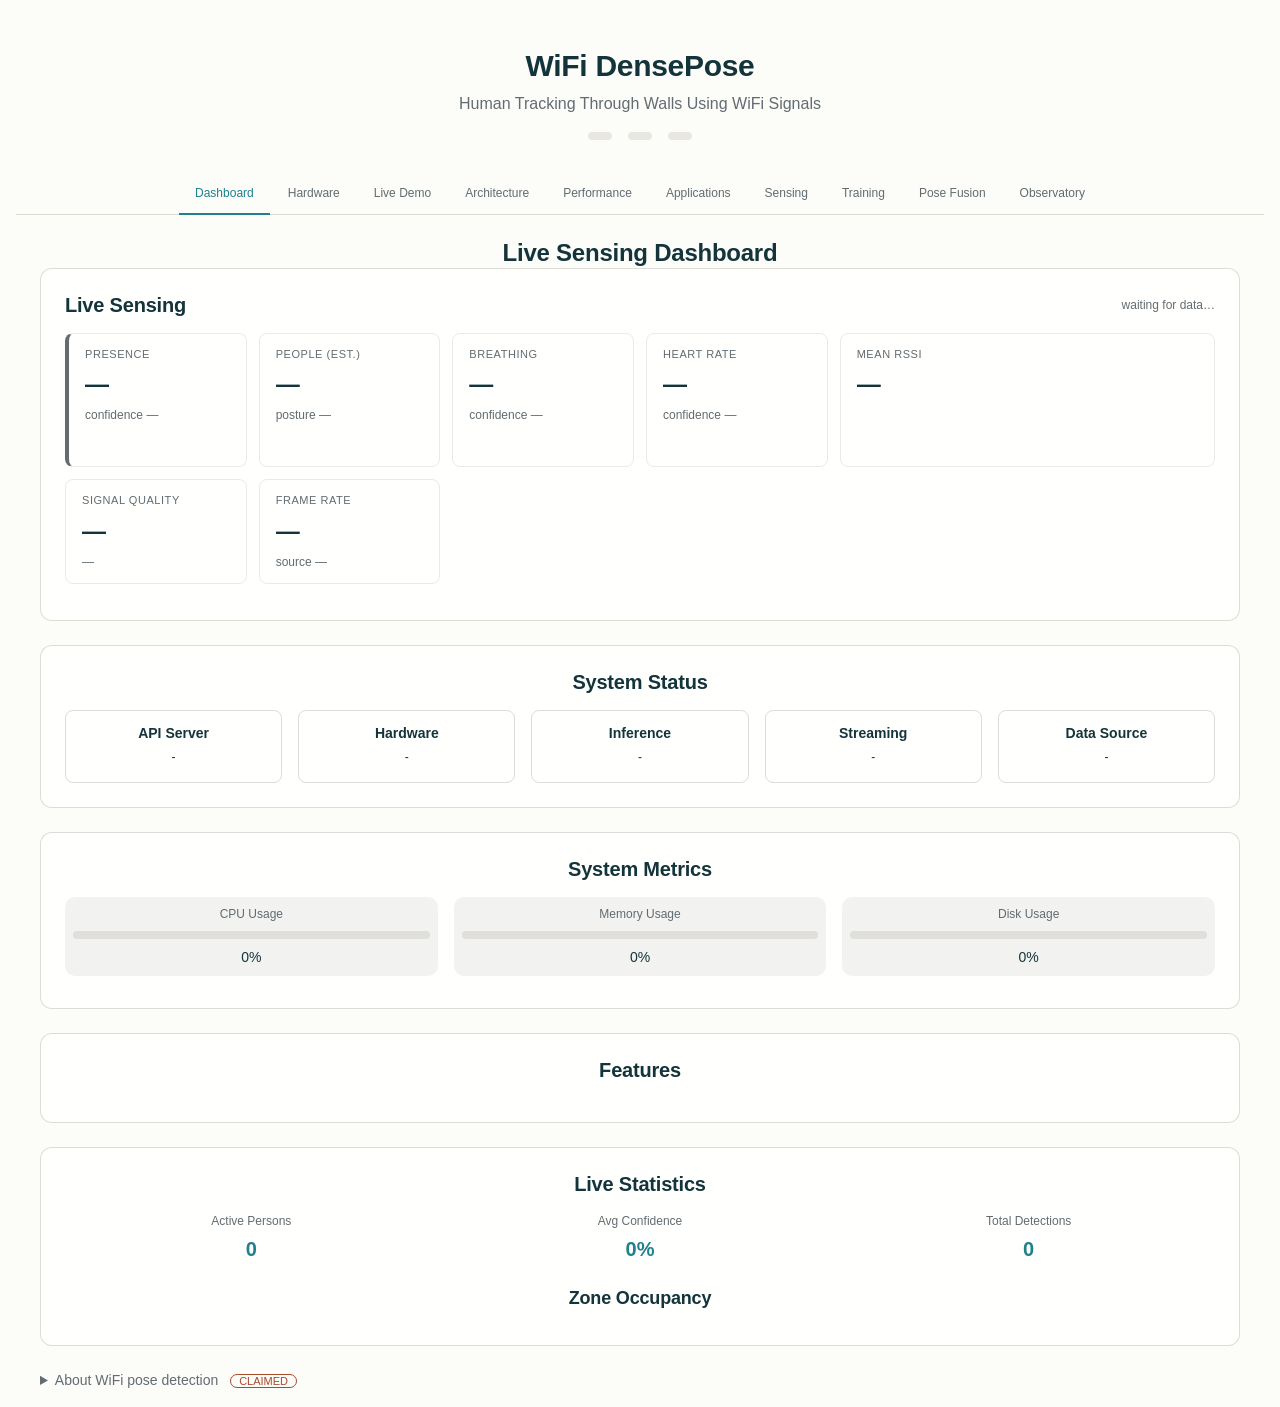
==== ui/index.html @ 88429755 "fix(sensing-server): stop multi-GB recordings from OOM-killing the host; live dashboard - scan_recor" ====
<!DOCTYPE html>
<html lang="en">
<head>
    <meta charset="UTF-8">
    <meta name="viewport" content="width=device-width, initial-scale=1.0">
    <meta name="theme-color" content="#21808d">
    <meta name="description" content="WiFi-based human pose estimation, vital sign detection, and presence sensing through walls">
    <meta name="apple-mobile-web-app-capable" content="yes">
    <meta name="apple-mobile-web-app-status-bar-style" content="black-translucent">
    <title>WiFi DensePose: Human Tracking Through Walls</title>
    <link rel="stylesheet" href="style.css">
    <link rel="manifest" href="manifest.json">
</head>
<body>
    <!-- Skip to main content link for keyboard/screen reader users -->
    <a href="#dashboard" class="skip-to-content">Skip to main content</a>

    <div class="container">
        <!-- Header -->
        <header class="header" role="banner">
            <h1>WiFi DensePose</h1>
            <p class="subtitle" data-i18n="dashboard.subtitle">Human Tracking Through Walls Using WiFi Signals</p>
            <div class="header-info">
                <span class="api-version" aria-label="API version"></span>
                <span class="api-environment" aria-label="Environment"></span>
                <span class="overall-health" role="status" aria-live="polite" aria-label="System health"></span>
            </div>
        </header>

        <!-- Navigation -->
        <nav class="nav-tabs" role="tablist" aria-label="Main navigation">
            <button class="nav-tab active" data-tab="dashboard" role="tab" aria-selected="true" aria-controls="dashboard">Dashboard</button>
            <button class="nav-tab" data-tab="hardware" role="tab" aria-selected="false" aria-controls="hardware">Hardware</button>
            <button class="nav-tab" data-tab="demo" role="tab" aria-selected="false" aria-controls="demo">Live Demo</button>
            <button class="nav-tab" data-tab="architecture" role="tab" aria-selected="false" aria-controls="architecture">Architecture</button>
            <button class="nav-tab" data-tab="performance" role="tab" aria-selected="false" aria-controls="performance">Performance</button>
            <button class="nav-tab" data-tab="applications" role="tab" aria-selected="false" aria-controls="applications">Applications</button>
            <button class="nav-tab" data-tab="sensing" role="tab" aria-selected="false" aria-controls="sensing">Sensing</button>
            <button class="nav-tab" data-tab="training" role="tab" aria-selected="false" aria-controls="training">Training</button>
            <a href="pose-fusion.html" class="nav-tab" style="text-decoration:none">Pose Fusion</a>
            <a href="observatory.html" class="nav-tab" style="text-decoration:none">Observatory</a>
        </nav>

        <!-- Dashboard Tab -->
        <section id="dashboard" class="tab-content active" role="tabpanel" aria-labelledby="dashboard">
            <div class="hero-section">
                <h2 data-i18n="dashboard.title">Live Sensing Dashboard</h2>

                <!-- Live Sensing (fed by the sensing WebSocket) -->
                <div class="live-sensing-panel">
                    <div class="ls-header">
                        <h3>Live Sensing</h3>
                        <span class="ls-freshness" id="lsFreshness">waiting for data…</span>
                    </div>
                    <div class="ls-grid">
                        <div class="ls-card ls-presence absent" id="lsPresenceCard">
                            <span class="ls-label">Presence</span>
                            <span class="ls-value" id="lsPresence">—</span>
                            <span class="ls-sub" id="lsPresenceConf">confidence —</span>
                        </div>
                        <div class="ls-card">
                            <span class="ls-label">People (est.)</span>
                            <span class="ls-value" id="lsPersons">—</span>
                            <span class="ls-sub" id="lsPosture">posture —</span>
                        </div>
                        <div class="ls-card">
                            <span class="ls-label">Breathing</span>
                            <span class="ls-value" id="lsBreathing">—</span>
                            <span class="ls-sub" id="lsBreathingConf">confidence —</span>
                        </div>
                        <div class="ls-card">
                            <span class="ls-label">Heart rate</span>
                            <span class="ls-value" id="lsHeart">—</span>
                            <span class="ls-sub" id="lsHeartConf">confidence —</span>
                        </div>
                        <div class="ls-card ls-wide">
                            <span class="ls-label">Mean RSSI</span>
                            <span class="ls-value" id="lsRssi">—</span>
                            <canvas id="lsRssiSpark" class="ls-spark" width="320" height="48" aria-label="RSSI trend"></canvas>
                        </div>
                        <div class="ls-card">
                            <span class="ls-label">Signal quality</span>
                            <span class="ls-value" id="lsQuality">—</span>
                            <span class="ls-sub" id="lsVerdict">—</span>
                        </div>
                        <div class="ls-card">
                            <span class="ls-label">Frame rate</span>
                            <span class="ls-value" id="lsFps">—</span>
                            <span class="ls-sub" id="lsSource">source —</span>
                        </div>
                    </div>
                    <div class="ls-nodes" id="lsNodes"></div>
                </div>

                <!-- Error container -->
                <div class="error-container" style="display: none;"></div>

                <!-- Live Status Panel -->
                <div class="live-status-panel">
                    <h3 data-i18n="dashboard.status">System Status</h3>
                    <div class="status-grid">
                        <div class="component-status" data-component="api">
                            <span class="component-name">API Server</span>
                            <span class="status-text">-</span>
                            <span class="status-message"></span>
                        </div>
                        <div class="component-status" data-component="hardware">
                            <span class="component-name">Hardware</span>
                            <span class="status-text">-</span>
                            <span class="status-message"></span>
                        </div>
                        <div class="component-status" data-component="inference">
                            <span class="component-name">Inference</span>
                            <span class="status-text">-</span>
                            <span class="status-message"></span>
                        </div>
                        <div class="component-status" data-component="streaming">
                            <span class="component-name">Streaming</span>
                            <span class="status-text">-</span>
                            <span class="status-message"></span>
                        </div>
                        <div class="component-status" data-component="datasource" id="dashboard-datasource">
                            <span class="component-name">Data Source</span>
                            <span class="status-text">-</span>
                            <span class="status-message"></span>
                        </div>
                    </div>
                </div>

                <!-- System Metrics -->
                <div class="system-metrics-panel">
                    <h3 data-i18n="dashboard.metrics">System Metrics</h3>
                    <div class="metrics-grid">
                        <div class="metric-item">
                            <span class="metric-label" data-i18n="metrics.cpu">CPU Usage</span>
                            <div class="progress-bar" data-type="cpu">
                                <div class="progress-fill normal" style="width: 0%"></div>
                            </div>
                            <span class="cpu-usage">0%</span>
                        </div>
                        <div class="metric-item">
                            <span class="metric-label" data-i18n="metrics.memory">Memory Usage</span>
                            <div class="progress-bar" data-type="memory">
                                <div class="progress-fill normal" style="width: 0%"></div>
                            </div>
                            <span class="memory-usage">0%</span>
                        </div>
                        <div class="metric-item">
                            <span class="metric-label" data-i18n="metrics.disk">Disk Usage</span>
                            <div class="progress-bar" data-type="disk">
                                <div class="progress-fill normal" style="width: 0%"></div>
                            </div>
                            <span class="disk-usage">0%</span>
                        </div>
                    </div>
                </div>

                <!-- Features Status -->
                <div class="features-panel">
                    <h3 data-i18n="dashboard.features">Features</h3>
                    <div class="features-status"></div>
                </div>

                <!-- Live Statistics -->
                <div class="live-stats-panel">
                    <h3 data-i18n="dashboard.liveStats">Live Statistics</h3>
                    <div class="stats-grid">
                        <div class="stat-item">
                            <span class="stat-label">Active Persons</span>
                            <span class="person-count">0</span>
                        </div>
                        <div class="stat-item">
                            <span class="stat-label">Avg Confidence</span>
                            <span class="avg-confidence">0%</span>
                        </div>
                        <div class="stat-item">
                            <span class="stat-label">Total Detections</span>
                            <span class="detection-count">0</span>
                        </div>
                    </div>
                    
                    <div class="zones-panel">
                        <h4>Zone Occupancy</h4>
                        <div class="zones-summary"></div>
                    </div>
                </div>
                
                <details class="about-section">
                    <summary>About WiFi pose detection <span class="claim-tag">CLAIMED</span></summary>
                    <p class="hero-description">
                        Research (Carnegie Mellon) shows a neural network can turn WiFi CSI into
                        body wireframes. Figures below are published research claims, not
                        measurements from this deployment.
                    </p>
                    <div class="key-benefits">
                        <div class="benefit-card">
                            <div class="benefit-icon">🏠</div>
                            <h3>Through Walls</h3>
                            <p>Works through solid barriers with no line of sight required</p>
                        </div>
                        <div class="benefit-card">
                            <div class="benefit-icon">🔒</div>
                            <h3>Privacy-Preserving</h3>
                            <p>No cameras or visual recording - just WiFi signal analysis</p>
                        </div>
                        <div class="benefit-card">
                            <div class="benefit-icon">⚡</div>
                            <h3>Real-Time</h3>
                            <p>Maps 24 body regions in real-time at 100Hz sampling rate</p>
                        </div>
                        <div class="benefit-card">
                            <div class="benefit-icon">💰</div>
                            <h3>Low Cost</h3>
                            <p>Built using $30 commercial WiFi hardware</p>
                        </div>
                    </div>

                    <div class="system-stats">
                        <div class="stat" data-stat="body-regions">
                            <span class="stat-value">24</span>
                            <span class="stat-label">Body Regions</span>
                        </div>
                        <div class="stat" data-stat="sampling-rate">
                            <span class="stat-value">100Hz</span>
                            <span class="stat-label">Sampling Rate</span>
                        </div>
                        <div class="stat" data-stat="accuracy">
                            <span class="stat-value">87.2%</span>
                            <span class="stat-label">Accuracy (AP@50)</span>
                        </div>
                        <div class="stat" data-stat="hardware-cost">
                            <span class="stat-value">$30</span>
                            <span class="stat-label">Hardware Cost</span>
                        </div>
                    </div>
                </details>
            </div>
        </section>

        <!-- Hardware Tab -->
        <section id="hardware" class="tab-content" role="tabpanel" aria-labelledby="hardware" aria-hidden="true">
            <h2>Hardware Configuration</h2>
            
            <div class="hardware-grid">
                <div class="antenna-section">
                    <h3>3×3 Antenna Array</h3>
                    <p class="help-text">Click antennas to toggle their state</p>
                    <div class="antenna-array">
                        <div class="antenna-grid">
                            <div class="antenna tx active" data-type="TX1"></div>
                            <div class="antenna tx active" data-type="TX2"></div>
                            <div class="antenna tx active" data-type="TX3"></div>
                            <div class="antenna rx active" data-type="RX1"></div>
                            <div class="antenna rx active" data-type="RX2"></div>
                            <div class="antenna rx active" data-type="RX3"></div>
                            <div class="antenna rx active" data-type="RX4"></div>
                            <div class="antenna rx active" data-type="RX5"></div>
                            <div class="antenna rx active" data-type="RX6"></div>
                        </div>
                        <div class="antenna-legend">
                            <div class="legend-item">
                                <div class="legend-color tx"></div>
                                <span>Transmitters (3)</span>
                            </div>
                            <div class="legend-item">
                                <div class="legend-color rx"></div>
                                <span>Receivers (6)</span>
                            </div>
                        </div>
                        <div class="array-status"></div>
                    </div>
                </div>

                <div class="config-section">
                    <h3>WiFi Configuration</h3>
                    <div class="config-grid">
                        <div class="config-item">
                            <label>Frequency</label>
                            <div class="config-value">2.4GHz ± 20MHz</div>
                        </div>
                        <div class="config-item">
                            <label>Subcarriers</label>
                            <div class="config-value">30</div>
                        </div>
                        <div class="config-item">
                            <label>Sampling Rate</label>
                            <div class="config-value">100 Hz</div>
                        </div>
                        <div class="config-item">
                            <label>Total Cost</label>
                            <div class="config-value">$30</div>
                        </div>
                    </div>

                    <div class="csi-data">
                        <h4>Real-time CSI Data</h4>
                        <div class="csi-display">
                            <div class="csi-row">
                                <span>Amplitude:</span>
                                <div class="csi-bar">
                                    <div class="csi-fill amplitude" style="width: 75%"></div>
                                </div>
                                <span class="csi-value">0.75</span>
                            </div>
                            <div class="csi-row">
                                <span>Phase:</span>
                                <div class="csi-bar">
                                    <div class="csi-fill phase" style="width: 60%"></div>
                                </div>
                                <span class="csi-value">1.2π</span>
                            </div>
                        </div>
                    </div>
                </div>
            </div>
        </section>

        <!-- Demo Tab -->
        <section id="demo" class="tab-content" role="tabpanel" aria-labelledby="demo" aria-hidden="true">
            <h2>Live Demonstration</h2>
            
            <div class="demo-controls">
                <button id="startDemo" class="btn btn--primary">Start Stream</button>
                <button id="stopDemo" class="btn btn--secondary" disabled>Stop Stream</button>
                <div class="demo-status">
                    <span class="status status--info" id="demoStatus">Ready</span>
                </div>
            </div>

            <div class="demo-grid">
                <div class="signal-panel">
                    <h3>WiFi Signal Analysis</h3>
                    <div class="signal-display">
                        <canvas id="signalCanvas" width="400" height="200"></canvas>
                    </div>
                    <div class="signal-metrics">
                        <div class="metric">
                            <span>Signal Strength:</span>
                            <span id="signalStrength">-45 dBm</span>
                        </div>
                        <div class="metric">
                            <span>Processing Latency:</span>
                            <span id="latency">12 ms</span>
                        </div>
                    </div>
                </div>

                <div class="pose-panel">
                    <h3>Human Pose Detection</h3>
                    <div class="pose-display">
                        <canvas id="poseCanvas" width="400" height="300"></canvas>
                    </div>
                    <div class="detection-info">
                        <div class="info-item">
                            <span>Persons Detected:</span>
                            <span id="personCount">0</span>
                        </div>
                        <div class="info-item">
                            <span>Confidence:</span>
                            <span id="confidence">0.0%</span>
                        </div>
                        <div class="info-item">
                            <span>Keypoints:</span>
                            <span id="keypoints">0/0</span>
                        </div>
                    </div>
                </div>
            </div>
        </section>

        <!-- Architecture Tab -->
        <section id="architecture" class="tab-content" role="tabpanel" aria-labelledby="architecture" aria-hidden="true">
            <h2>System Architecture</h2>
            
            <div class="architecture-flow">
                <img src="https://pplx-res.cloudinary.com/image/upload/v1748813853/gpt4o_images/m7zztcttnue7vaxclvuw.png" 
                     alt="WiFi DensePose Architecture" class="architecture-image">
                
                <div class="flow-steps">
                    <div class="step-card" data-step="1">
                        <div class="step-number">1</div>
                        <h3>CSI Input</h3>
                        <p>Channel State Information collected from WiFi antenna array</p>
                    </div>
                    <div class="step-card" data-step="2">
                        <div class="step-number">2</div>
                        <h3>Phase Sanitization</h3>
                        <p>Remove hardware-specific noise and normalize signal phase</p>
                    </div>
                    <div class="step-card" data-step="3">
                        <div class="step-number">3</div>
                        <h3>Modality Translation</h3>
                        <p>Convert WiFi signals to visual representation using CNN</p>
                    </div>
                    <div class="step-card" data-step="4">
                        <div class="step-number">4</div>
                        <h3>DensePose-RCNN</h3>
                        <p>Extract human pose keypoints and body part segmentation</p>
                    </div>
                    <div class="step-card" data-step="5">
                        <div class="step-number">5</div>
                        <h3>Wireframe Output</h3>
                        <p>Generate final human pose wireframe visualization</p>
                    </div>
                </div>
            </div>
        </section>

        <!-- Performance Tab -->
        <section id="performance" class="tab-content" role="tabpanel" aria-labelledby="performance" aria-hidden="true">
            <h2>Performance Analysis</h2>
            
            <div class="performance-chart">
                <img src="https://pplx-res.cloudinary.com/image/upload/v1748813924/pplx_code_interpreter/af6ef268_nsauu6.jpg" 
                     alt="Performance Comparison Chart" class="chart-image">
            </div>

            <div class="performance-grid">
                <div class="performance-card">
                    <h3>WiFi-based (Same Layout)</h3>
                    <div class="metric-list">
                        <div class="metric-item">
                            <span>Average Precision:</span>
                            <span class="metric-value">43.5%</span>
                        </div>
                        <div class="metric-item">
                            <span>AP@50:</span>
                            <span class="metric-value success">87.2%</span>
                        </div>
                        <div class="metric-item">
                            <span>AP@75:</span>
                            <span class="metric-value">44.6%</span>
                        </div>
                    </div>
                </div>

                <div class="performance-card">
                    <h3>Image-based (Reference)</h3>
                    <div class="metric-list">
                        <div class="metric-item">
                            <span>Average Precision:</span>
                            <span class="metric-value success">84.7%</span>
                        </div>
                        <div class="metric-item">
                            <span>AP@50:</span>
                            <span class="metric-value success">94.4%</span>
                        </div>
                        <div class="metric-item">
                            <span>AP@75:</span>
                            <span class="metric-value success">77.1%</span>
                        </div>
                    </div>
                </div>

                <div class="limitations-section">
                    <h3>Advantages & Limitations</h3>
                    <div class="pros-cons">
                        <div class="pros">
                            <h4>Advantages</h4>
                            <ul>
                                <li>Through-wall detection</li>
                                <li>Privacy preserving</li>
                                <li>Lighting independent</li>
                                <li>Low cost hardware</li>
                                <li>Uses existing WiFi</li>
                            </ul>
                        </div>
                        <div class="cons">
                            <h4>Limitations</h4>
                            <ul>
                                <li>Performance drops in different layouts</li>
                                <li>Requires WiFi-compatible devices</li>
                                <li>Training requires synchronized data</li>
                            </ul>
                        </div>
                    </div>
                </div>
            </div>
        </section>

        <!-- Applications Tab -->
        <section id="applications" class="tab-content" role="tabpanel" aria-labelledby="applications" aria-hidden="true">
            <h2>Real-World Applications</h2>
            
            <div class="applications-grid">
                <div class="app-card">
                    <div class="app-icon">👴</div>
                    <h3>Elderly Care Monitoring</h3>
                    <p>Monitor elderly individuals for falls or emergencies without invading privacy. Track movement patterns and detect anomalies in daily routines.</p>
                    <div class="app-features">
                        <span class="feature-tag">Fall Detection</span>
                        <span class="feature-tag">Activity Monitoring</span>
                        <span class="feature-tag">Emergency Alert</span>
                    </div>
                </div>

                <div class="app-card">
                    <div class="app-icon">🏠</div>
                    <h3>Home Security Systems</h3>
                    <p>Detect intruders and monitor home security without visible cameras. Track multiple persons and identify suspicious movement patterns.</p>
                    <div class="app-features">
                        <span class="feature-tag">Intrusion Detection</span>
                        <span class="feature-tag">Multi-person Tracking</span>
                        <span class="feature-tag">Invisible Monitoring</span>
                    </div>
                </div>

                <div class="app-card">
                    <div class="app-icon">🏥</div>
                    <h3>Healthcare Patient Monitoring</h3>
                    <p>Monitor patients in hospitals and care facilities. Track vital signs through movement analysis and detect health emergencies.</p>
                    <div class="app-features">
                        <span class="feature-tag">Vital Sign Analysis</span>
                        <span class="feature-tag">Movement Tracking</span>
                        <span class="feature-tag">Health Alerts</span>
                    </div>
                </div>

                <div class="app-card">
                    <div class="app-icon">🏢</div>
                    <h3>Smart Building Occupancy</h3>
                    <p>Optimize building energy consumption by tracking occupancy patterns. Control lighting, HVAC, and security systems automatically.</p>
                    <div class="app-features">
                        <span class="feature-tag">Energy Optimization</span>
                        <span class="feature-tag">Occupancy Tracking</span>
                        <span class="feature-tag">Smart Controls</span>
                    </div>
                </div>

                <div class="app-card">
                    <div class="app-icon">🥽</div>
                    <h3>AR/VR Applications</h3>
                    <p>Enable full-body tracking for virtual and augmented reality applications without wearing additional sensors or cameras.</p>
                    <div class="app-features">
                        <span class="feature-tag">Full Body Tracking</span>
                        <span class="feature-tag">Sensor-free</span>
                        <span class="feature-tag">Immersive Experience</span>
                    </div>
                </div>
            </div>

            <div class="implementation-note">
                <h3>Implementation Considerations</h3>
                <p>While WiFi DensePose offers revolutionary capabilities, successful implementation requires careful consideration of environment setup, data privacy regulations, and system calibration for optimal performance.</p>
            </div>
        </section>

        <!-- Sensing Tab -->
        <section id="sensing" class="tab-content" role="tabpanel" aria-labelledby="sensing" aria-hidden="true"></section>

        <!-- Training Tab -->
        <section id="training" class="tab-content" role="tabpanel" aria-labelledby="training" aria-hidden="true">
            <div class="tab-header">
                <h2>Model Training</h2>
                <p>Record CSI data, train pose estimation models, and manage .rvf files</p>
            </div>
            <div id="training-container" style="display: flex; gap: 20px; flex-wrap: wrap;">
                <div id="training-panel-container" style="flex: 1; min-width: 400px;"></div>
                <div id="model-panel-container" style="flex: 1; min-width: 350px; max-width: 450px;"></div>
            </div>
        </section>
    </div>

    <!-- Error Toast -->
    <div id="globalErrorToast" class="error-toast"></div>

    <!-- Load application scripts as modules -->
    <script type="module" src="app.js"></script>
</body>
</html>
---- ui/style.css ----
:root {
  /* Colors */
  --color-background: rgba(252, 252, 249, 1);
  --color-surface: rgba(255, 255, 253, 1);
  --color-text: rgba(19, 52, 59, 1);
  --color-text-secondary: rgba(98, 108, 113, 1);
  --color-primary: rgba(33, 128, 141, 1);
  --color-primary-hover: rgba(29, 116, 128, 1);
  --color-primary-active: rgba(26, 104, 115, 1);
  --color-secondary: rgba(94, 82, 64, 0.12);
  --color-secondary-hover: rgba(94, 82, 64, 0.2);
  --color-secondary-active: rgba(94, 82, 64, 0.25);
  --color-border: rgba(94, 82, 64, 0.2);
  --color-btn-primary-text: rgba(252, 252, 249, 1);
  --color-card-border: rgba(94, 82, 64, 0.12);
  --color-card-border-inner: rgba(94, 82, 64, 0.12);
  --color-error: rgba(192, 21, 47, 1);
  --color-success: rgba(33, 128, 141, 1);
  --color-warning: rgba(168, 75, 47, 1);
  --color-info: rgba(98, 108, 113, 1);
  --color-focus-ring: rgba(33, 128, 141, 0.4);
  --color-select-caret: rgba(19, 52, 59, 0.8);

  /* Common style patterns */
  --focus-ring: 0 0 0 3px var(--color-focus-ring);
  --focus-outline: 2px solid var(--color-primary);
  --status-bg-opacity: 0.15;
  --status-border-opacity: 0.25;
  --select-caret-light: url("data:image/svg+xml,%3Csvg xmlns='http://www.w3.org/2000/svg' width='16' height='16' viewBox='0 0 24 24' fill='none' stroke='%23134252' stroke-width='2' stroke-linecap='round' stroke-linejoin='round'%3E%3Cpolyline points='6 9 12 15 18 9'%3E%3C/polyline%3E%3C/svg%3E");
  --select-caret-dark: url("data:image/svg+xml,%3Csvg xmlns='http://www.w3.org/2000/svg' width='16' height='16' viewBox='0 0 24 24' fill='none' stroke='%23f5f5f5' stroke-width='2' stroke-linecap='round' stroke-linejoin='round'%3E%3Cpolyline points='6 9 12 15 18 9'%3E%3C/polyline%3E%3C/svg%3E");

  /* RGB versions for opacity control */
  --color-success-rgb: 33, 128, 141;
  --color-error-rgb: 192, 21, 47;
  --color-warning-rgb: 168, 75, 47;
  --color-info-rgb: 98, 108, 113;

  /* Typography */
  --font-family-base: "FKGroteskNeue", "Geist", "Inter", -apple-system,
    BlinkMacSystemFont, "Segoe UI", Roboto, sans-serif;
  --font-family-mono: "Berkeley Mono", ui-monospace, SFMono-Regular, Menlo,
    Monaco, Consolas, monospace;
  --font-size-xs: 11px;
  --font-size-sm: 12px;
  --font-size-base: 14px;
  --font-size-md: 14px;
  --font-size-lg: 16px;
  --font-size-xl: 18px;
  --font-size-2xl: 20px;
  --font-size-3xl: 24px;
  --font-size-4xl: 30px;
  --font-weight-normal: 400;
  --font-weight-medium: 500;
  --font-weight-semibold: 550;
  --font-weight-bold: 600;
  --line-height-tight: 1.2;
  --line-height-normal: 1.5;
  --letter-spacing-tight: -0.01em;

  /* Spacing */
  --space-0: 0;
  --space-1: 1px;
  --space-2: 2px;
  --space-4: 4px;
  --space-6: 6px;
  --space-8: 8px;
  --space-10: 10px;
  --space-12: 12px;
  --space-16: 16px;
  --space-20: 20px;
  --space-24: 24px;
  --space-32: 32px;

  /* Border Radius */
  --radius-sm: 6px;
  --radius-base: 8px;
  --radius-md: 10px;
  --radius-lg: 12px;
  --radius-full: 9999px;

  /* Shadows */
  --shadow-xs: 0 1px 2px rgba(0, 0, 0, 0.02);
  --shadow-sm: 0 1px 3px rgba(0, 0, 0, 0.04), 0 1px 2px rgba(0, 0, 0, 0.02);
  --shadow-md: 0 4px 6px -1px rgba(0, 0, 0, 0.04),
    0 2px 4px -1px rgba(0, 0, 0, 0.02);
  --shadow-lg: 0 10px 15px -3px rgba(0, 0, 0, 0.04),
    0 4px 6px -2px rgba(0, 0, 0, 0.02);
  --shadow-inset-sm: inset 0 1px 0 rgba(255, 255, 255, 0.15),
    inset 0 -1px 0 rgba(0, 0, 0, 0.03);

  /* Animation */
  --duration-fast: 150ms;
  --duration-normal: 250ms;
  --ease-standard: cubic-bezier(0.16, 1, 0.3, 1);

  /* Layout */
  --container-sm: 640px;
  --container-md: 768px;
  --container-lg: 1024px;
  --container-xl: 1280px;
}

/* Dark mode colors */
@media (prefers-color-scheme: dark) {
  :root {
    --color-background: rgba(31, 33, 33, 1);
    --color-surface: rgba(38, 40, 40, 1);
    --color-text: rgba(245, 245, 245, 1);
    --color-text-secondary: rgba(167, 169, 169, 0.7);
    --color-primary: rgba(50, 184, 198, 1);
    --color-primary-hover: rgba(45, 166, 178, 1);
    --color-primary-active: rgba(41, 150, 161, 1);
    --color-secondary: rgba(119, 124, 124, 0.15);
    --color-secondary-hover: rgba(119, 124, 124, 0.25);
    --color-secondary-active: rgba(119, 124, 124, 0.3);
    --color-border: rgba(119, 124, 124, 0.3);
    --color-error: rgba(255, 84, 89, 1);
    --color-success: rgba(50, 184, 198, 1);
    --color-warning: rgba(230, 129, 97, 1);
    --color-info: rgba(167, 169, 169, 1);
    --color-focus-ring: rgba(50, 184, 198, 0.4);
    --color-btn-primary-text: rgba(19, 52, 59, 1);
    --color-card-border: rgba(119, 124, 124, 0.2);
    --color-card-border-inner: rgba(119, 124, 124, 0.15);
    --shadow-inset-sm: inset 0 1px 0 rgba(255, 255, 255, 0.1),
      inset 0 -1px 0 rgba(0, 0, 0, 0.15);
    --button-border-secondary: rgba(119, 124, 124, 0.2);
    --color-border-secondary: rgba(119, 124, 124, 0.2);
    --color-select-caret: rgba(245, 245, 245, 0.8);

    /* Common style patterns - updated for dark mode */
    --focus-ring: 0 0 0 3px var(--color-focus-ring);
    --focus-outline: 2px solid var(--color-primary);
    --status-bg-opacity: 0.15;
    --status-border-opacity: 0.25;
    --select-caret-light: url("data:image/svg+xml,%3Csvg xmlns='http://www.w3.org/2000/svg' width='16' height='16' viewBox='0 0 24 24' fill='none' stroke='%23134252' stroke-width='2' stroke-linecap='round' stroke-linejoin='round'%3E%3Cpolyline points='6 9 12 15 18 9'%3E%3C/polyline%3E%3C/svg%3E");
    --select-caret-dark: url("data:image/svg+xml,%3Csvg xmlns='http://www.w3.org/2000/svg' width='16' height='16' viewBox='0 0 24 24' fill='none' stroke='%23f5f5f5' stroke-width='2' stroke-linecap='round' stroke-linejoin='round'%3E%3Cpolyline points='6 9 12 15 18 9'%3E%3C/polyline%3E%3C/svg%3E");

    /* RGB versions for dark mode */
    --color-success-rgb: 50, 184, 198;
    --color-error-rgb: 255, 84, 89;
    --color-warning-rgb: 230, 129, 97;
    --color-info-rgb: 167, 169, 169;
  }
}

/* Data attribute for manual theme switching */
[data-color-scheme="dark"] {
  --color-background: rgba(31, 33, 33, 1);
  --color-surface: rgba(38, 40, 40, 1);
  --color-text: rgba(245, 245, 245, 1);
  --color-text-secondary: rgba(167, 169, 169, 0.7);
  --color-primary: rgba(50, 184, 198, 1);
  --color-primary-hover: rgba(45, 166, 178, 1);
  --color-primary-active: rgba(41, 150, 161, 1);
  --color-secondary: rgba(119, 124, 124, 0.15);
  --color-secondary-hover: rgba(119, 124, 124, 0.25);
  --color-secondary-active: rgba(119, 124, 124, 0.3);
  --color-border: rgba(119, 124, 124, 0.3);
  --color-error: rgba(255, 84, 89, 1);
  --color-success: rgba(50, 184, 198, 1);
  --color-warning: rgba(230, 129, 97, 1);
  --color-info: rgba(167, 169, 169, 1);
  --color-focus-ring: rgba(50, 184, 198, 0.4);
  --color-btn-primary-text: rgba(19, 52, 59, 1);
  --color-card-border: rgba(119, 124, 124, 0.15);
  --color-card-border-inner: rgba(119, 124, 124, 0.15);
  --shadow-inset-sm: inset 0 1px 0 rgba(255, 255, 255, 0.1),
    inset 0 -1px 0 rgba(0, 0, 0, 0.15);
  --color-border-secondary: rgba(119, 124, 124, 0.2);
  --color-select-caret: rgba(245, 245, 245, 0.8);

  /* Common style patterns - updated for dark mode */
  --focus-ring: 0 0 0 3px var(--color-focus-ring);
  --focus-outline: 2px solid var(--color-primary);
  --status-bg-opacity: 0.15;
  --status-border-opacity: 0.25;
  --select-caret-light: url("data:image/svg+xml,%3Csvg xmlns='http://www.w3.org/2000/svg' width='16' height='16' viewBox='0 0 24 24' fill='none' stroke='%23134252' stroke-width='2' stroke-linecap='round' stroke-linejoin='round'%3E%3Cpolyline points='6 9 12 15 18 9'%3E%3C/polyline%3E%3C/svg%3E");
  --select-caret-dark: url("data:image/svg+xml,%3Csvg xmlns='http://www.w3.org/2000/svg' width='16' height='16' viewBox='0 0 24 24' fill='none' stroke='%23f5f5f5' stroke-width='2' stroke-linecap='round' stroke-linejoin='round'%3E%3Cpolyline points='6 9 12 15 18 9'%3E%3C/polyline%3E%3C/svg%3E");

  /* RGB versions for dark mode */
  --color-success-rgb: 50, 184, 198;
  --color-error-rgb: 255, 84, 89;
  --color-warning-rgb: 230, 129, 97;
  --color-info-rgb: 167, 169, 169;
}

[data-color-scheme="light"] {
  --color-background: rgba(252, 252, 249, 1);
  --color-surface: rgba(255, 255, 253, 1);
  --color-text: rgba(19, 52, 59, 1);
  --color-text-secondary: rgba(98, 108, 113, 1);
  --color-primary: rgba(33, 128, 141, 1);
  --color-primary-hover: rgba(29, 116, 128, 1);
  --color-primary-active: rgba(26, 104, 115, 1);
  --color-secondary: rgba(94, 82, 64, 0.12);
  --color-secondary-hover: rgba(94, 82, 64, 0.2);
  --color-secondary-active: rgba(94, 82, 64, 0.25);
  --color-border: rgba(94, 82, 64, 0.2);
  --color-btn-primary-text: rgba(252, 252, 249, 1);
  --color-card-border: rgba(94, 82, 64, 0.12);
  --color-card-border-inner: rgba(94, 82, 64, 0.12);
  --color-error: rgba(192, 21, 47, 1);
  --color-success: rgba(33, 128, 141, 1);
  --color-warning: rgba(168, 75, 47, 1);
  --color-info: rgba(98, 108, 113, 1);
  --color-focus-ring: rgba(33, 128, 141, 0.4);

  /* RGB versions for light mode */
  --color-success-rgb: 33, 128, 141;
  --color-error-rgb: 192, 21, 47;
  --color-warning-rgb: 168, 75, 47;
  --color-info-rgb: 98, 108, 113;
}

/* Base styles */
html {
  font-size: var(--font-size-base);
  font-family: var(--font-family-base);
  line-height: var(--line-height-normal);
  color: var(--color-text);
  background-color: var(--color-background);
  -webkit-font-smoothing: antialiased;
  box-sizing: border-box;
}

body {
  margin: 0;
  padding: 0;
}

*,
*::before,
*::after {
  box-sizing: inherit;
}

/* Typography */
h1,
h2,
h3,
h4,
h5,
h6 {
  margin: 0;
  font-weight: var(--font-weight-semibold);
  line-height: var(--line-height-tight);
  color: var(--color-text);
  letter-spacing: var(--letter-spacing-tight);
}

h1 {
  font-size: var(--font-size-4xl);
}
h2 {
  font-size: var(--font-size-3xl);
}
h3 {
  font-size: var(--font-size-2xl);
}
h4 {
  font-size: var(--font-size-xl);
}
h5 {
  font-size: var(--font-size-lg);
}
h6 {
  font-size: var(--font-size-md);
}

p {
  margin: 0 0 var(--space-16) 0;
}

a {
  color: var(--color-primary);
  text-decoration: none;
  transition: color var(--duration-fast) var(--ease-standard);
}

a:hover {
  color: var(--color-primary-hover);
}

code,
pre {
  font-family: var(--font-family-mono);
  font-size: calc(var(--font-size-base) * 0.95);
  background-color: var(--color-secondary);
  border-radius: var(--radius-sm);
}

code {
  padding: var(--space-1) var(--space-4);
}

pre {
  padding: var(--space-16);
  margin: var(--space-16) 0;
  overflow: auto;
  border: 1px solid var(--color-border);
}

pre code {
  background: none;
  padding: 0;
}

/* Buttons */
.btn {
  display: inline-flex;
  align-items: center;
  justify-content: center;
  padding: var(--space-8) var(--space-16);
  border-radius: var(--radius-base);
  font-size: var(--font-size-base);
  font-weight: 500;
  line-height: 1.5;
  cursor: pointer;
  transition: all var(--duration-normal) var(--ease-standard);
  border: none;
  text-decoration: none;
  position: relative;
}

.btn:focus-visible {
  outline: none;
  box-shadow: var(--focus-ring);
}

.btn--primary {
  background: var(--color-primary);
  color: var(--color-btn-primary-text);
}

.btn--primary:hover {
  background: var(--color-primary-hover);
}

.btn--primary:active {
  background: var(--color-primary-active);
}

.btn--secondary {
  background: var(--color-secondary);
  color: var(--color-text);
}

.btn--secondary:hover {
  background: var(--color-secondary-hover);
}

.btn--secondary:active {
  background: var(--color-secondary-active);
}

.btn--accent {
  background: rgba(139, 92, 246, 0.2);
  color: #a78bfa;
  border-color: rgba(139, 92, 246, 0.3);
}

.btn--accent:hover {
  background: rgba(139, 92, 246, 0.3);
  border-color: rgba(139, 92, 246, 0.5);
}

.btn--accent:active {
  background: rgba(139, 92, 246, 0.15);
}

.btn--outline {
  background: transparent;
  border: 1px solid var(--color-border);
  color: var(--color-text);
}

.btn--outline:hover {
  background: var(--color-secondary);
}

.btn--sm {
  padding: var(--space-4) var(--space-12);
  font-size: var(--font-size-sm);
  border-radius: var(--radius-sm);
}

.btn--lg {
  padding: var(--space-10) var(--space-20);
  font-size: var(--font-size-lg);
  border-radius: var(--radius-md);
}

.btn--full-width {
  width: 100%;
}

.btn:disabled {
  opacity: 0.5;
  cursor: not-allowed;
}

/* Form elements */
.form-control {
  display: block;
  width: 100%;
  padding: var(--space-8) var(--space-12);
  font-size: var(--font-size-md);
  line-height: 1.5;
  color: var(--color-text);
  background-color: var(--color-surface);
  border: 1px solid var(--color-border);
  border-radius: var(--radius-base);
  transition: border-color var(--duration-fast) var(--ease-standard),
    box-shadow var(--duration-fast) var(--ease-standard);
}

textarea.form-control {
  font-family: var(--font-family-base);
  font-size: var(--font-size-base);
}

select.form-control {
  padding: var(--space-8) var(--space-12);
  -webkit-appearance: none;
  -moz-appearance: none;
  appearance: none;
  background-image: var(--select-caret-light);
  background-repeat: no-repeat;
  background-position: right var(--space-12) center;
  background-size: 16px;
  padding-right: var(--space-32);
}

/* Add a dark mode specific caret */
@media (prefers-color-scheme: dark) {
  select.form-control {
    background-image: var(--select-caret-dark);
  }
}

/* Also handle data-color-scheme */
[data-color-scheme="dark"] select.form-control {
  background-image: var(--select-caret-dark);
}

[data-color-scheme="light"] select.form-control {
  background-image: var(--select-caret-light);
}

.form-control:focus {
  border-color: var(--color-primary);
  outline: var(--focus-outline);
}

.form-label {
  display: block;
  margin-bottom: var(--space-8);
  font-weight: var(--font-weight-medium);
  font-size: var(--font-size-sm);
}

.form-group {
  margin-bottom: var(--space-16);
}

/* Card component */
.card {
  background-color: var(--color-surface);
  border-radius: var(--radius-lg);
  border: 1px solid var(--color-card-border);
  box-shadow: var(--shadow-sm);
  overflow: hidden;
  transition: box-shadow var(--duration-normal) var(--ease-standard);
}

.card:hover {
  box-shadow: var(--shadow-md);
}

.card__body {
  padding: var(--space-16);
}

.card__header,
.card__footer {
  padding: var(--space-16);
  border-bottom: 1px solid var(--color-card-border-inner);
}

/* Status indicators - simplified with CSS variables */
.status {
  display: inline-flex;
  align-items: center;
  padding: var(--space-6) var(--space-12);
  border-radius: var(--radius-full);
  font-weight: var(--font-weight-medium);
  font-size: var(--font-size-sm);
}

.status--success {
  background-color: rgba(
    var(--color-success-rgb, 33, 128, 141),
    var(--status-bg-opacity)
  );
  color: var(--color-success);
  border: 1px solid
    rgba(var(--color-success-rgb, 33, 128, 141), var(--status-border-opacity));
}

.status--error {
  background-color: rgba(
    var(--color-error-rgb, 192, 21, 47),
    var(--status-bg-opacity)
  );
  color: var(--color-error);
  border: 1px solid
    rgba(var(--color-error-rgb, 192, 21, 47), var(--status-border-opacity));
}

.status--warning {
  background-color: rgba(
    var(--color-warning-rgb, 168, 75, 47),
    var(--status-bg-opacity)
  );
  color: var(--color-warning);
  border: 1px solid
    rgba(var(--color-warning-rgb, 168, 75, 47), var(--status-border-opacity));
}

.status--info {
  background-color: rgba(
    var(--color-info-rgb, 98, 108, 113),
    var(--status-bg-opacity)
  );
  color: var(--color-info);
  border: 1px solid
    rgba(var(--color-info-rgb, 98, 108, 113), var(--status-border-opacity));
}

/* Container layout */
.container {
  width: 100%;
  margin-right: auto;
  margin-left: auto;
  padding-right: var(--space-16);
  padding-left: var(--space-16);
}

@media (min-width: 640px) {
  .container {
    max-width: var(--container-sm);
  }
}
@media (min-width: 768px) {
  .container {
    max-width: var(--container-md);
  }
}
@media (min-width: 1024px) {
  .container {
    max-width: var(--container-lg);
  }
}
@media (min-width: 1280px) {
  .container {
    max-width: var(--container-xl);
  }
}

/* Utility classes */
.flex {
  display: flex;
}
.flex-col {
  flex-direction: column;
}
.items-center {
  align-items: center;
}
.justify-center {
  justify-content: center;
}
.justify-between {
  justify-content: space-between;
}
.gap-4 {
  gap: var(--space-4);
}
.gap-8 {
  gap: var(--space-8);
}
.gap-16 {
  gap: var(--space-16);
}

.m-0 {
  margin: 0;
}
.mt-8 {
  margin-top: var(--space-8);
}
.mb-8 {
  margin-bottom: var(--space-8);
}
.mx-8 {
  margin-left: var(--space-8);
  margin-right: var(--space-8);
}
.my-8 {
  margin-top: var(--space-8);
  margin-bottom: var(--space-8);
}

.p-0 {
  padding: 0;
}
.py-8 {
  padding-top: var(--space-8);
  padding-bottom: var(--space-8);
}
.px-8 {
  padding-left: var(--space-8);
  padding-right: var(--space-8);
}
.py-16 {
  padding-top: var(--space-16);
  padding-bottom: var(--space-16);
}
.px-16 {
  padding-left: var(--space-16);
  padding-right: var(--space-16);
}

.block {
  display: block;
}
.hidden {
  display: none;
}

/* Accessibility */
.sr-only {
  position: absolute;
  width: 1px;
  height: 1px;
  padding: 0;
  margin: -1px;
  overflow: hidden;
  clip: rect(0, 0, 0, 0);
  white-space: nowrap;
  border-width: 0;
}

:focus-visible {
  outline: var(--focus-outline);
  outline-offset: 2px;
}

/* Dark mode specifics */
[data-color-scheme="dark"] .btn--outline {
  border: 1px solid var(--color-border-secondary);
}

@font-face {
  font-family: 'FKGroteskNeue';
  src: url('https://www.perplexity.ai/fonts/FKGroteskNeue.woff2')
    format('woff2');
}

/* Custom styles for WiFi DensePose application */

/* Base layout and containers */
body {
  background-color: var(--color-background);
  color: var(--color-text);
  overflow-x: hidden;
}

.container {
  max-width: var(--container-xl);
  margin: 0 auto;
  padding: var(--space-16);
}

.header {
  text-align: center;
  padding: var(--space-32) 0;
}

.subtitle {
  color: var(--color-text-secondary);
  font-size: var(--font-size-lg);
  margin-top: var(--space-8);
}

/* Navigation tabs */
.nav-tabs {
  display: flex;
  justify-content: center;
  flex-wrap: wrap;
  gap: 2px;
  border-bottom: 1px solid var(--color-border);
  margin-bottom: var(--space-24);
  scrollbar-width: none;
  -ms-overflow-style: none;
}

.nav-tabs::-webkit-scrollbar {
  display: none;
}

.nav-tab {
  padding: var(--space-12) var(--space-16);
  background: none;
  border: none;
  color: var(--color-text-secondary);
  font-size: var(--font-size-sm);
  font-weight: var(--font-weight-medium);
  cursor: pointer;
  transition: all var(--duration-normal) var(--ease-standard);
  white-space: nowrap;
  position: relative;
}

.nav-tab::after {
  content: '';
  position: absolute;
  bottom: -1px;
  left: 0;
  right: 0;
  height: 2px;
  background-color: var(--color-primary);
  transform: scaleX(0);
  transition: transform var(--duration-normal) var(--ease-standard);
}

.nav-tab:hover {
  color: var(--color-text);
}

.nav-tab.active {
  color: var(--color-primary);
}

.nav-tab.active::after {
  transform: scaleX(1);
}

/* Tab content */
.tab-content {
  display: none;
  animation: fadeIn var(--duration-normal) var(--ease-standard);
}

.tab-content.active {
  display: block;
}

@keyframes fadeIn {
  from {
    opacity: 0;
    transform: translateY(10px);
  }
  to {
    opacity: 1;
    transform: translateY(0);
  }
}

/* Dashboard styles */
.hero-section {
  text-align: center;
  max-width: 900px;
  margin: 0 auto;
}

.hero-description {
  color: var(--color-text-secondary);
  font-size: var(--font-size-lg);
  line-height: 1.6;
  margin: var(--space-16) auto var(--space-32);
  max-width: 800px;
}

.key-benefits {
  display: grid;
  grid-template-columns: repeat(auto-fit, minmax(220px, 1fr));
  gap: var(--space-20);
  margin: var(--space-32) 0;
}

.benefit-card {
  background-color: var(--color-surface);
  border-radius: var(--radius-lg);
  padding: var(--space-20);
  box-shadow: var(--shadow-sm);
  border: 1px solid var(--color-card-border);
  transition: transform var(--duration-normal) var(--ease-standard),
    box-shadow var(--duration-normal) var(--ease-standard);
}

.benefit-card:hover {
  transform: translateY(-5px);
  box-shadow: var(--shadow-md);
}

.benefit-icon {
  font-size: 2.5rem;
  margin-bottom: var(--space-12);
}

.benefit-card h3 {
  margin-bottom: var(--space-8);
  font-weight: var(--font-weight-semibold);
}

.benefit-card p {
  color: var(--color-text-secondary);
  font-size: var(--font-size-md);
  margin-bottom: 0;
}

.system-stats {
  display: flex;
  justify-content: space-around;
  flex-wrap: wrap;
  margin: var(--space-32) 0;
  gap: var(--space-16);
}

.stat {
  display: flex;
  flex-direction: column;
  align-items: center;
  padding: var(--space-16);
}

.stat-value {
  font-size: var(--font-size-4xl);
  font-weight: var(--font-weight-bold);
  color: var(--color-primary);
  margin-bottom: var(--space-4);
}

.stat-label {
  color: var(--color-text-secondary);
  font-size: var(--font-size-sm);
}

/* Hardware tab styles */
.hardware-grid {
  display: grid;
  grid-template-columns: 1fr 1fr;
  gap: var(--space-24);
}

@media (max-width: 768px) {
  .hardware-grid {
    grid-template-columns: 1fr;
  }
}

.antenna-array {
  background-color: var(--color-surface);
  border-radius: var(--radius-lg);
  padding: var(--space-20);
  border: 1px solid var(--color-card-border);
  box-shadow: var(--shadow-sm);
  margin-top: var(--space-16);
}

.antenna-grid {
  display: grid;
  grid-template-columns: repeat(3, 1fr);
  grid-template-rows: repeat(3, 1fr);
  gap: var(--space-16);
  margin-bottom: var(--space-16);
}

.antenna {
  width: 60px;
  height: 60px;
  border-radius: 50%;
  position: relative;
  display: flex;
  align-items: center;
  justify-content: center;
  transition: all var(--duration-normal) var(--ease-standard);
  cursor: pointer;
}

.antenna::before {
  content: attr(data-type);
  font-size: var(--font-size-sm);
  color: var(--color-surface);
  font-weight: var(--font-weight-medium);
}

.antenna.tx {
  background-color: rgba(33, 128, 141, 0.8);
}

.antenna.rx {
  background-color: rgba(168, 75, 47, 0.8);
}

.antenna.active::after {
  content: '';
  position: absolute;
  width: 70px;
  height: 70px;
  border-radius: 50%;
  border: 2px solid currentColor;
  animation: pulse 2s infinite;
}

.antenna.tx.active::after {
  color: rgba(33, 128, 141, 0.4);
}

.antenna.rx.active::after {
  color: rgba(168, 75, 47, 0.4);
}

@keyframes pulse {
  0% {
    transform: scale(0.95);
    opacity: 1;
  }
  70% {
    transform: scale(1.1);
    opacity: 0.3;
  }
  100% {
    transform: scale(0.95);
    opacity: 1;
  }
}

.antenna-legend {
  display: flex;
  justify-content: center;
  gap: var(--space-20);
}

.legend-item {
  display: flex;
  align-items: center;
  gap: var(--space-8);
}

.legend-color {
  width: 16px;
  height: 16px;
  border-radius: 50%;
}

.legend-color.tx {
  background-color: rgba(33, 128, 141, 0.8);
}

.legend-color.rx {
  background-color: rgba(168, 75, 47, 0.8);
}

.config-section {
  margin-top: var(--space-16);
}

.config-grid {
  display: grid;
  grid-template-columns: 1fr 1fr;
  gap: var(--space-16);
  margin-bottom: var(--space-24);
}

.config-item {
  background-color: var(--color-surface);
  border-radius: var(--radius-md);
  padding: var(--space-16);
  border: 1px solid var(--color-card-border);
}

.config-item label {
  display: block;
  color: var(--color-text-secondary);
  font-size: var(--font-size-sm);
  margin-bottom: var(--space-4);
}

.config-value {
  font-size: var(--font-size-lg);
  font-weight: var(--font-weight-medium);
}

.csi-data {
  background-color: var(--color-surface);
  border-radius: var(--radius-lg);
  padding: var(--space-16);
  border: 1px solid var(--color-card-border);
}

.csi-display {
  margin-top: var(--space-12);
}

.csi-row {
  display: flex;
  align-items: center;
  gap: var(--space-12);
  margin-bottom: var(--space-8);
}

.csi-bar {
  flex: 1;
  height: 12px;
  background-color: var(--color-secondary);
  border-radius: var(--radius-full);
  overflow: hidden;
}

.csi-fill {
  height: 100%;
  transition: width 0.5s var(--ease-standard);
}

.csi-fill.amplitude {
  background: linear-gradient(90deg, #1FB8CD, #32B8C6);
}

.csi-fill.phase {
  background: linear-gradient(90deg, #FF9A3D, #E65125);
}

.csi-value {
  width: 40px;
  text-align: right;
  font-family: var(--font-family-mono);
  font-size: var(--font-size-sm);
}

/* Demo tab styles */
.demo-controls {
  display: flex;
  align-items: center;
  gap: var(--space-16);
  margin-bottom: var(--space-24);
}

.demo-status {
  display: flex;
  align-items: center;
  gap: 8px;
  margin-left: auto;
}

/* Status indicator dot */
.status-indicator {
  display: inline-block;
  width: 10px;
  height: 10px;
  border-radius: 50%;
  background: #555;
}

.status-indicator.active {
  background: #00cc88;
  box-shadow: 0 0 6px #00cc88;
}

.status-indicator.sim {
  background: #ffa500;
  box-shadow: 0 0 6px #ffa500;
  animation: pulse 1.5s infinite;
}

.status-indicator.connecting {
  background: #f0ad4e;
  animation: pulse 1s infinite;
}

.status-indicator.error {
  background: #ff3c3c;
}

/* Live Demo data-source banner */
.demo-source-banner {
  display: block;
  width: 100%;
  padding: 10px 16px;
  margin-bottom: 12px;
  border-radius: 6px;
  text-align: center;
  font-size: 13px;
  font-weight: 700;
  letter-spacing: 0.06em;
  text-transform: uppercase;
  box-sizing: border-box;
}

.demo-source-live {
  background: rgba(0, 204, 136, 0.15);
  border: 1px solid #00cc88;
  color: #00cc88;
}

.demo-source-sim {
  background: rgba(255, 165, 0, 0.15);
  border: 1px solid #ffa500;
  color: #ffa500;
}

.demo-source-reconnecting {
  background: rgba(255, 180, 0, 0.12);
  border: 1px solid #f0ad4e;
  color: #f0ad4e;
  animation: pulse 1.5s infinite;
}

.demo-source-offline {
  background: rgba(255, 60, 60, 0.12);
  border: 1px solid #ff3c3c;
  color: #ff3c3c;
}

.demo-source-unknown {
  background: rgba(128, 128, 128, 0.12);
  border: 1px solid #888;
  color: #888;
}

.demo-grid {
  display: grid;
  grid-template-columns: 1fr 1fr;
  gap: var(--space-24);
}

@media (max-width: 768px) {
  .demo-grid {
    grid-template-columns: 1fr;
  }
}

.signal-panel, .pose-panel {
  background-color: var(--color-surface);
  border-radius: var(--radius-lg);
  padding: var(--space-16);
  border: 1px solid var(--color-card-border);
}

.signal-display, .pose-display {
  background-color: rgba(0, 0, 0, 0.2);
  border-radius: var(--radius-md);
  margin: var(--space-12) 0;
  display: flex;
  justify-content: center;
  align-items: center;
  overflow: hidden;
}

canvas {
  max-width: 100%;
}

.signal-metrics, .detection-info {
  display: flex;
  flex-wrap: wrap;
  gap: var(--space-16);
}

.metric, .info-item {
  flex: 1;
  min-width: 120px;
  display: flex;
  justify-content: space-between;
  font-size: var(--font-size-sm);
  color: var(--color-text-secondary);
}

.metric span:last-child, .info-item span:last-child {
  font-weight: var(--font-weight-medium);
  color: var(--color-text);
  font-family: var(--font-family-mono);
}

/* Architecture tab styles */
.architecture-flow {
  display: flex;
  flex-direction: column;
  align-items: center;
  gap: var(--space-24);
}

.architecture-image {
  max-width: 100%;
  border-radius: var(--radius-lg);
  border: 1px solid var(--color-card-border);
  box-shadow: var(--shadow-md);
}

.flow-steps {
  display: flex;
  justify-content: space-between;
  width: 100%;
  flex-wrap: wrap;
  gap: var(--space-16);
}

.step-card {
  flex: 1;
  min-width: 180px;
  background-color: var(--color-surface);
  border-radius: var(--radius-lg);
  padding: var(--space-16);
  border: 1px solid var(--color-card-border);
  position: relative;
  transition: transform var(--duration-normal) var(--ease-standard),
    box-shadow var(--duration-normal) var(--ease-standard);
  cursor: pointer;
}

.step-card:hover {
  transform: translateY(-5px);
  box-shadow: var(--shadow-md);
}

.step-number {
  display: flex;
  align-items: center;
  justify-content: center;
  width: 32px;
  height: 32px;
  background-color: var(--color-primary);
  color: var(--color-surface);
  border-radius: 50%;
  font-weight: var(--font-weight-bold);
  position: absolute;
  top: -16px;
  left: var(--space-16);
}

.step-card h3 {
  margin-top: var(--space-16);
  margin-bottom: var(--space-8);
}

.step-card p {
  color: var(--color-text-secondary);
  font-size: var(--font-size-sm);
  margin-bottom: 0;
}

/* Performance tab styles */
.performance-chart {
  text-align: center;
  margin-bottom: var(--space-24);
}

.chart-image {
  max-width: 100%;
  border-radius: var(--radius-lg);
  box-shadow: var(--shadow-sm);
}

.performance-grid {
  display: grid;
  grid-template-columns: repeat(auto-fit, minmax(300px, 1fr));
  gap: var(--space-24);
}

.performance-card {
  background-color: var(--color-surface);
  border-radius: var(--radius-lg);
  padding: var(--space-16);
  border: 1px solid var(--color-card-border);
}

.metric-list {
  margin-top: var(--space-16);
}

.metric-item {
  display: flex;
  justify-content: space-between;
  margin-bottom: var(--space-8);
  padding: var(--space-8);
  border-radius: var(--radius-md);
  background-color: rgba(0, 0, 0, 0.05);
}

.metric-value {
  font-weight: var(--font-weight-medium);
  font-family: var(--font-family-mono);
}

.metric-value.success {
  color: var(--color-success);
}

.limitations-section {
  grid-column: 1 / -1;
  margin-top: var(--space-16);
}

.pros-cons {
  display: grid;
  grid-template-columns: 1fr 1fr;
  gap: var(--space-24);
  margin-top: var(--space-16);
}

@media (max-width: 768px) {
  .pros-cons {
    grid-template-columns: 1fr;
  }
}

.pros h4, .cons h4 {
  margin-bottom: var(--space-12);
  padding-bottom: var(--space-8);
  border-bottom: 1px solid var(--color-border);
}

.pros ul, .cons ul {
  padding-left: var(--space-20);
}

.pros li, .cons li {
  margin-bottom: var(--space-8);
  color: var(--color-text-secondary);
}

/* Applications tab styles */
.applications-grid {
  display: grid;
  grid-template-columns: repeat(auto-fill, minmax(300px, 1fr));
  gap: var(--space-24);
  margin-bottom: var(--space-32);
}

.app-card {
  background-color: var(--color-surface);
  border-radius: var(--radius-lg);
  padding: var(--space-20);
  border: 1px solid var(--color-card-border);
  transition: transform var(--duration-normal) var(--ease-standard),
    box-shadow var(--duration-normal) var(--ease-standard);
  height: 100%;
}

.app-card:hover {
  transform: translateY(-5px);
  box-shadow: var(--shadow-md);
}

.app-icon {
  font-size: 2.5rem;
  margin-bottom: var(--space-12);
}

.app-card h3 {
  margin-bottom: var(--space-12);
}

.app-card p {
  color: var(--color-text-secondary);
  margin-bottom: var(--space-16);
}

.app-features {
  display: flex;
  flex-wrap: wrap;
  gap: var(--space-8);
}

.feature-tag {
  background-color: var(--color-secondary);
  color: var(--color-text);
  padding: var(--space-4) var(--space-8);
  border-radius: var(--radius-full);
  font-size: var(--font-size-xs);
  font-weight: var(--font-weight-medium);
}

.implementation-note {
  background-color: var(--color-surface);
  border-radius: var(--radius-lg);
  padding: var(--space-20);
  border: 1px solid var(--color-card-border);
  margin-top: var(--space-32);
}

.implementation-note h3 {
  margin-bottom: var(--space-12);
}

.implementation-note p {
  color: var(--color-text-secondary);
  margin-bottom: 0;
}
/* Additional styles for modular UI components */

/* Header info bar */
.header-info {
  display: flex;
  gap: var(--space-16);
  justify-content: center;
  margin-top: var(--space-16);
  font-size: var(--font-size-sm);
}

.api-version,
.api-environment,
.overall-health {
  padding: var(--space-4) var(--space-12);
  border-radius: var(--radius-full);
  background: var(--color-secondary);
  font-weight: var(--font-weight-medium);
}

.api-environment.env-development {
  background: rgba(var(--color-info-rgb), 0.1);
  color: var(--color-info);
}

.api-environment.env-production {
  background: rgba(var(--color-success-rgb), 0.1);
  color: var(--color-success);
}

.overall-health.status-healthy {
  background: rgba(var(--color-success-rgb), 0.1);
  color: var(--color-success);
}

.overall-health.status-degraded {
  background: rgba(var(--color-warning-rgb), 0.1);
  color: var(--color-warning);
}

.overall-health.status-unhealthy {
  background: rgba(var(--color-error-rgb), 0.1);
  color: var(--color-error);
}

/* Dashboard panels */
.live-status-panel,
.system-metrics-panel,
.features-panel,
.live-stats-panel {
  background: var(--color-surface);
  border: 1px solid var(--color-border);
  border-radius: var(--radius-lg);
  padding: var(--space-24);
  margin-bottom: var(--space-24);
}

.status-grid {
  display: grid;
  grid-template-columns: repeat(auto-fit, minmax(200px, 1fr));
  gap: var(--space-16);
  margin-top: var(--space-16);
}

.component-status {
  display: flex;
  flex-direction: column;
  gap: var(--space-4);
  padding: var(--space-12);
  border: 1px solid var(--color-border);
  border-radius: var(--radius-base);
}

.component-status.status-healthy {
  border-color: var(--color-success);
  background: rgba(var(--color-success-rgb), 0.05);
}

.component-status.status-degraded {
  border-color: var(--color-warning);
  background: rgba(var(--color-warning-rgb), 0.05);
}

.component-status.status-warning {
  border-color: #ffa500;
  background: rgba(255, 165, 0, 0.08);
}

.component-status.status-warning .status-text {
  color: #ffa500;
}

.component-status.status-unhealthy {
  border-color: var(--color-error);
  background: rgba(var(--color-error-rgb), 0.05);
}

.component-name {
  font-weight: var(--font-weight-semibold);
}

.status-text {
  font-size: var(--font-size-sm);
  text-transform: uppercase;
}

.status-message {
  font-size: var(--font-size-xs);
  color: var(--color-text-secondary);
}

/* Metrics display */
.metrics-grid {
  display: grid;
  grid-template-columns: repeat(auto-fit, minmax(250px, 1fr));
  gap: var(--space-16);
  margin-top: var(--space-16);
}

.metric-item {
  display: flex;
  flex-direction: column;
  gap: var(--space-8);
}

.metric-label {
  font-size: var(--font-size-sm);
  color: var(--color-text-secondary);
}

.progress-bar {
  height: 8px;
  background: var(--color-secondary);
  border-radius: var(--radius-full);
  overflow: hidden;
}

.progress-fill {
  height: 100%;
  transition: width 0.3s ease;
}

.progress-fill.normal {
  background: var(--color-success);
}

.progress-fill.warning {
  background: var(--color-warning);
}

.progress-fill.critical {
  background: var(--color-error);
}

/* Features status */
.features-status {
  display: grid;
  grid-template-columns: repeat(auto-fill, minmax(150px, 1fr));
  gap: var(--space-12);
  margin-top: var(--space-16);
}

.feature-item {
  display: flex;
  align-items: center;
  justify-content: space-between;
  padding: var(--space-8) var(--space-12);
  border: 1px solid var(--color-border);
  border-radius: var(--radius-base);
  font-size: var(--font-size-sm);
}

.feature-item.enabled {
  background: rgba(var(--color-success-rgb), 0.05);
  border-color: var(--color-success);
}

.feature-item.disabled {
  opacity: 0.6;
}

.feature-status {
  font-weight: var(--font-weight-semibold);
}

/* Live statistics */
.stats-grid {
  display: grid;
  grid-template-columns: repeat(auto-fit, minmax(150px, 1fr));
  gap: var(--space-16);
  margin-top: var(--space-16);
}

.stat-item {
  text-align: center;
}

.stat-item .stat-label {
  display: block;
  font-size: var(--font-size-sm);
  color: var(--color-text-secondary);
  margin-bottom: var(--space-4);
}

.person-count,
.avg-confidence,
.detection-count {
  font-size: var(--font-size-2xl);
  font-weight: var(--font-weight-bold);
  color: var(--color-primary);
}

/* Zones display */
.zones-panel {
  margin-top: var(--space-24);
}

.zones-summary {
  display: grid;
  grid-template-columns: repeat(auto-fill, minmax(120px, 1fr));
  gap: var(--space-8);
  margin-top: var(--space-12);
}

.zone-item {
  display: flex;
  align-items: center;
  justify-content: space-between;
  padding: var(--space-8) var(--space-12);
  background: var(--color-secondary);
  border-radius: var(--radius-base);
  font-size: var(--font-size-sm);
}

.zone-name {
  font-weight: var(--font-weight-medium);
}

.zone-count {
  background: var(--color-primary);
  color: white;
  padding: var(--space-2) var(--space-8);
  border-radius: var(--radius-full);
  font-weight: var(--font-weight-semibold);
}

/* Error container */
.error-container {
  background: rgba(var(--color-error-rgb), 0.1);
  border: 1px solid var(--color-error);
  color: var(--color-error);
  padding: var(--space-12) var(--space-16);
  border-radius: var(--radius-base);
  margin-bottom: var(--space-16);
}

/* Global error toast */
.error-toast {
  position: fixed;
  bottom: var(--space-24);
  right: var(--space-24);
  background: var(--color-error);
  color: white;
  padding: var(--space-12) var(--space-20);
  border-radius: var(--radius-base);
  box-shadow: var(--shadow-lg);
  transform: translateY(100%);
  opacity: 0;
  transition: all 0.3s ease;
  z-index: 1000;
}

.error-toast.show {
  transform: translateY(0);
  opacity: 1;
}

/* Backend status toast */
.backend-status-toast {
  position: fixed;
  top: var(--space-24);
  right: var(--space-24);
  padding: var(--space-12) var(--space-20);
  border-radius: var(--radius-base);
  box-shadow: var(--shadow-lg);
  transform: translateY(-100%);
  opacity: 0;
  transition: all 0.3s ease;
  z-index: 1001;
  font-weight: var(--font-weight-medium);
  font-size: var(--font-size-sm);
}

.backend-status-toast.show {
  transform: translateY(0);
  opacity: 1;
}

.backend-status-toast.success {
  background: var(--color-success);
  color: white;
}

.backend-status-toast.warning {
  background: var(--color-warning);
  color: white;
}

.backend-status-toast.error {
  background: var(--color-error);
  color: white;
}

/* Tab badge */
.tab-badge {
  display: inline-block;
  margin-left: var(--space-8);
  padding: var(--space-2) var(--space-6);
  background: var(--color-error);
  color: white;
  border-radius: var(--radius-full);
  font-size: var(--font-size-xs);
  font-weight: var(--font-weight-semibold);
}

/* Help text */
.help-text {
  font-size: var(--font-size-sm);
  color: var(--color-text-secondary);
  font-style: italic;
  margin-bottom: var(--space-16);
}

/* Array status */
.array-status {
  display: flex;
  gap: var(--space-16);
  margin-top: var(--space-16);
  padding: var(--space-12);
  background: var(--color-secondary);
  border-radius: var(--radius-base);
}

.array-info {
  display: flex;
  align-items: center;
  gap: var(--space-8);
}

.info-label {
  font-size: var(--font-size-sm);
  color: var(--color-text-secondary);
}

.info-value {
  font-weight: var(--font-weight-semibold);
  color: var(--color-primary);
}

/* ===== Sensing Tab Styles ===== */

.sensing-layout {
  display: grid;
  grid-template-columns: 1fr 320px;
  gap: var(--space-16);
  min-height: 550px;
}

@media (max-width: 900px) {
  .sensing-layout {
    grid-template-columns: 1fr;
  }
}

.sensing-viewport {
  background: #0a0a12;
  border-radius: var(--radius-lg);
  border: 1px solid var(--color-card-border);
  overflow: hidden;
  min-height: 500px;
  position: relative;
}

.sensing-viewport canvas {
  display: block;
  width: 100% !important;
  height: 100% !important;
}

.sensing-loading {
  display: flex;
  align-items: center;
  justify-content: center;
  height: 100%;
  color: var(--color-text-secondary);
  font-size: var(--font-size-lg);
}

/* Side panel */
.sensing-panel {
  display: flex;
  flex-direction: column;
  gap: var(--space-12);
  overflow-y: auto;
  /* Without this, `overflow-y: auto` alone still resolves the x axis to auto,
     so anything marginally too wide scrolls sideways instead of wrapping. */
  overflow-x: hidden;
  max-height: 600px;
  min-width: 0;
}

.sensing-card {
  background: var(--color-surface);
  border: 1px solid var(--color-card-border);
  border-radius: var(--radius-md);
  padding: var(--space-12);
  /* Flex items default to min-width:auto, which refuses to shrink below their
     content — one wide child then widens the whole 320px column and puts a
     horizontal scrollbar on the panel. Cards must shrink to the column. */
  min-width: 0;
}

.sensing-card-title {
  font-size: var(--font-size-xs);
  font-weight: var(--font-weight-semibold);
  text-transform: uppercase;
  letter-spacing: 0.05em;
  color: var(--color-text-secondary);
  margin-bottom: var(--space-8);
}

/* Connection status */
.sensing-connection {
  display: flex;
  align-items: center;
  gap: var(--space-8);
  font-size: var(--font-size-sm);
}

.sensing-dot {
  width: 8px;
  height: 8px;
  border-radius: 50%;
  background: var(--color-info);
  flex-shrink: 0;
}

.sensing-dot.connected {
  background: #00cc88;
  box-shadow: 0 0 6px #00cc88;
}

.sensing-dot.simulated {
  background: var(--color-warning);
  box-shadow: 0 0 6px var(--color-warning);
}

.sensing-dot.connecting {
  background: var(--color-info);
  animation: pulse 1.5s infinite;
}

.sensing-dot.disconnected {
  background: var(--color-error);
}

.sensing-dot.reconnecting {
  background: var(--color-warning);
  animation: pulse 1.5s infinite;
}

.sensing-source {
  margin-left: auto;
  font-size: var(--font-size-xs);
  color: var(--color-text-secondary);
  font-family: var(--font-family-mono);
}

.sensing-about-text {
  margin: 0;
  font-size: 12px;
  color: #aaa;
  line-height: 1.5;
}

.sensing-about-text strong {
  color: #ccc;
}

/* Data-source status banner (live / reconnecting / simulated) */
.sensing-source-banner {
  display: block;
  width: 100%;
  padding: var(--space-8) var(--space-12);
  margin-bottom: var(--space-12);
  border-radius: var(--radius-md);
  font-size: var(--font-size-sm);
  font-weight: var(--font-weight-semibold);
  font-family: var(--font-family-mono);
  text-align: center;
  letter-spacing: 0.06em;
  text-transform: uppercase;
  box-sizing: border-box;
}

.sensing-source-live {
  background: rgba(0, 204, 136, 0.15);
  border: 1px solid #00cc88;
  color: #00cc88;
}

.sensing-source-reconnecting {
  background: rgba(255, 180, 0, 0.12);
  border: 1px solid var(--color-warning);
  color: var(--color-warning);
  animation: pulse 1.5s infinite;
}

.sensing-source-server-sim {
  background: rgba(255, 165, 0, 0.15);
  border: 1px solid #ffa500;
  color: #ffa500;
}

.sensing-source-simulated {
  background: rgba(255, 60, 60, 0.12);
  border: 1px solid var(--color-error);
  color: var(--color-error);
}

/* Health indicator for server-simulated data */
.health-sim {
  color: #ffa500;
  font-weight: 600;
}

/* Big RSSI value */
.sensing-big-value {
  font-size: var(--font-size-3xl);
  font-weight: var(--font-weight-bold);
  color: var(--color-primary);
  font-family: var(--font-family-mono);
  margin-bottom: var(--space-4);
}

#sensingSparkline {
  width: 100%;
  height: 40px;
  display: block;
}

/* Meter bars */
.sensing-meters {
  display: flex;
  flex-direction: column;
  gap: var(--space-8);
}

.sensing-meter {
  display: grid;
  grid-template-columns: 90px 1fr 50px;
  align-items: center;
  gap: var(--space-8);
  font-size: var(--font-size-sm);
}

.sensing-meter label {
  color: var(--color-text-secondary);
  white-space: nowrap;
}

.sensing-bar {
  height: 6px;
  background: var(--color-secondary);
  border-radius: var(--radius-full);
  overflow: hidden;
}

.sensing-bar-fill {
  height: 100%;
  border-radius: var(--radius-full);
  transition: width 0.3s ease;
  background: var(--color-primary);
  width: 0%;
}

.sensing-bar-fill.motion {
  background: linear-gradient(90deg, #ff6633, #ff3333);
}

.sensing-bar-fill.breath {
  background: linear-gradient(90deg, #33ccff, #3366ff);
}

.sensing-bar-fill.spectral {
  background: linear-gradient(90deg, #aa66ff, #ff66aa);
}

.sensing-bar-fill.confidence {
  background: linear-gradient(90deg, #33cc88, #00ff88);
}

.sensing-meter-val {
  font-family: var(--font-family-mono);
  font-size: var(--font-size-xs);
  text-align: right;
  color: var(--color-text-secondary);
}

/* Classification */
.sensing-classification {
  display: flex;
  flex-direction: column;
  gap: var(--space-8);
}

.sensing-class-label {
  font-size: var(--font-size-xl);
  font-weight: var(--font-weight-bold);
  text-align: center;
  padding: var(--space-8);
  border-radius: var(--radius-base);
  text-transform: uppercase;
  letter-spacing: 0.05em;
}

.sensing-class-label.absent {
  background: rgba(var(--color-info-rgb), 0.15);
  color: var(--color-info);
}

.sensing-class-label.present_still {
  background: rgba(var(--color-success-rgb), 0.15);
  color: var(--color-success);
}

.sensing-class-label.active {
  background: rgba(var(--color-error-rgb), 0.15);
  color: var(--color-error);
}

.sensing-confidence {
  display: grid;
  grid-template-columns: 70px 1fr 40px;
  align-items: center;
  gap: var(--space-8);
  font-size: var(--font-size-sm);
}

.sensing-confidence label {
  color: var(--color-text-secondary);
}

/* Details */
.sensing-details {
  display: flex;
  flex-direction: column;
  gap: var(--space-4);
}

.sensing-detail-row {
  display: flex;
  justify-content: space-between;
  font-size: var(--font-size-sm);
  padding: var(--space-4) 0;
  border-bottom: 1px solid var(--color-card-border-inner);
}

.sensing-detail-row:last-child {
  border-bottom: none;
}

.sensing-detail-row span:first-child {
  color: var(--color-text-secondary);
}

.sensing-detail-row span:last-child {
  font-family: var(--font-family-mono);
  font-weight: var(--font-weight-medium);
}

/* ===== Training Tab Styles ===== */

#training .tab-header {
  margin-bottom: 20px;
}

#training .tab-header h2 {
  color: var(--color-text);
  margin: 0 0 8px 0;
}

#training .tab-header p {
  color: var(--color-text-secondary);
  margin: 0;
  font-size: var(--font-size-sm);
}

/* Training Panel */
.training-panel {
  background: var(--color-surface);
  border: 1px solid var(--color-card-border);
  border-radius: var(--radius-lg);
  padding: var(--space-16);
}

.training-panel-header {
  display: flex;
  justify-content: space-between;
  align-items: center;
  margin-bottom: var(--space-16);
  padding-bottom: var(--space-12);
  border-bottom: 1px solid var(--color-card-border-inner);
}

.training-panel-header h3 {
  color: var(--color-text);
  margin: 0;
  font-size: var(--font-size-base);
}

.training-status-badge {
  padding: var(--space-2) 10px;
  border-radius: var(--radius-full);
  font-size: var(--font-size-xs);
  font-weight: var(--font-weight-semibold);
  text-transform: uppercase;
}

.training-status-idle {
  background: var(--color-secondary);
  color: var(--color-text-secondary);
  border: 1px solid var(--color-border);
}

.training-status-active {
  background: rgba(var(--color-error-rgb), 0.15);
  color: var(--color-error);
  border: 1px solid rgba(var(--color-error-rgb), var(--status-border-opacity));
  animation: pulse-training 2s infinite;
}

.training-status-completed {
  background: rgba(var(--color-success-rgb), 0.15);
  color: var(--color-success);
  border: 1px solid rgba(var(--color-success-rgb), var(--status-border-opacity));
}

@keyframes pulse-training {
  0%, 100% { opacity: 1; }
  50% { opacity: 0.6; }
}

/* Recording list */
.recording-item {
  display: flex;
  justify-content: space-between;
  align-items: center;
  padding: 10px var(--space-12);
  background: var(--color-secondary);
  border: 1px solid var(--color-card-border-inner);
  border-radius: var(--radius-base);
  margin-bottom: var(--space-8);
}

.recording-item-info {
  flex: 1;
}

.recording-item-name {
  color: var(--color-text);
  font-size: var(--font-size-sm);
  font-weight: var(--font-weight-medium);
}

.recording-item-meta {
  color: var(--color-text-secondary);
  font-size: var(--font-size-xs);
  margin-top: var(--space-2);
}

/* Model cards */
.model-card {
  padding: var(--space-12);
  background: var(--color-secondary);
  border: 1px solid var(--color-card-border-inner);
  border-radius: var(--radius-base);
  margin-bottom: var(--space-8);
  transition: border-color 0.2s;
}

.model-card:hover {
  border-color: var(--color-border);
}

.model-card-active {
  border-left: 3px solid var(--color-success);
}

.model-card-name {
  color: var(--color-text);
  font-size: var(--font-size-sm);
  font-weight: var(--font-weight-semibold);
}

.model-card-meta {
  color: var(--color-text-secondary);
  font-size: var(--font-size-xs);
  margin-top: var(--space-4);
}

.model-card-stats {
  display: flex;
  gap: var(--space-12);
  margin-top: var(--space-8);
}

.model-card-stat {
  font-size: var(--font-size-xs);
}

.model-card-stat-label {
  color: var(--color-text-secondary);
}

.model-card-stat-value {
  color: var(--color-text);
  font-weight: var(--font-weight-semibold);
}

/* Training chart */
.training-chart-container {
  background: var(--color-secondary);
  border: 1px solid var(--color-card-border-inner);
  border-radius: var(--radius-base);
  padding: var(--space-12);
  margin: var(--space-12) 0;
}

.training-chart-label {
  color: var(--color-text-secondary);
  font-size: var(--font-size-xs);
  text-transform: uppercase;
  letter-spacing: 0.05em;
  margin-bottom: var(--space-8);
}

/* Training config form */
.training-config-form {
  display: grid;
  grid-template-columns: 1fr 1fr;
  gap: var(--space-12);
}

.training-form-group {
  display: flex;
  flex-direction: column;
  gap: var(--space-4);
}

.training-form-label {
  color: var(--color-text-secondary);
  font-size: var(--font-size-xs);
  text-transform: uppercase;
  letter-spacing: 0.05em;
}

.training-form-input {
  background: var(--color-background);
  border: 1px solid var(--color-border);
  border-radius: var(--radius-base);
  color: var(--color-text);
  padding: var(--space-8) 10px;
  font-size: var(--font-size-sm);
  font-family: inherit;
}

.training-form-input:focus {
  outline: none;
  border-color: var(--color-primary);
  box-shadow: var(--focus-ring);
}

.training-form-select {
  background: var(--color-background);
  border: 1px solid var(--color-border);
  border-radius: var(--radius-base);
  color: var(--color-text);
  padding: var(--space-8) 10px;
  font-size: var(--font-size-sm);
}

/* Training buttons */
.training-btn {
  padding: var(--space-8) var(--space-16);
  border-radius: var(--radius-base);
  border: 1px solid transparent;
  font-size: var(--font-size-xs);
  font-weight: var(--font-weight-semibold);
  cursor: pointer;
  transition: all 0.2s;
}

.training-btn-primary {
  background: rgba(var(--color-success-rgb), 0.15);
  color: var(--color-success);
  border-color: rgba(var(--color-success-rgb), var(--status-border-opacity));
}

.training-btn-primary:hover {
  background: rgba(var(--color-success-rgb), 0.25);
}

.training-btn-danger {
  background: rgba(var(--color-error-rgb), 0.15);
  color: var(--color-error);
  border-color: rgba(var(--color-error-rgb), var(--status-border-opacity));
}

.training-btn-danger:hover {
  background: rgba(var(--color-error-rgb), 0.25);
}

.training-btn-secondary {
  background: rgba(var(--color-primary-rgb), 0.15);
  color: var(--color-primary);
  border-color: rgba(var(--color-primary-rgb), var(--status-border-opacity));
}

.training-btn-secondary:hover {
  background: rgba(var(--color-primary-rgb), 0.25);
}

.training-btn-muted {
  background: var(--color-secondary);
  color: var(--color-text-secondary);
  border-color: var(--color-border);
}

.training-btn-muted:hover {
  background: var(--color-secondary-hover);
}

/* Progress bar */
.training-progress-bar {
  width: 100%;
  height: 6px;
  background: var(--color-secondary);
  border-radius: var(--radius-full);
  overflow: hidden;
  margin: var(--space-8) 0;
}

.training-progress-fill {
  height: 100%;
  background: linear-gradient(90deg, var(--color-primary), var(--color-success));
  border-radius: var(--radius-full);
  transition: width 0.3s ease;
}

/* Metrics grid */
.training-metrics-grid {
  display: grid;
  grid-template-columns: repeat(3, 1fr);
  gap: var(--space-8);
  margin: var(--space-12) 0;
}

.training-metric {
  text-align: center;
  padding: var(--space-8);
  background: var(--color-secondary);
  border-radius: var(--radius-base);
}

.training-metric-value {
  color: var(--color-text);
  font-size: var(--font-size-2xl);
  font-weight: var(--font-weight-bold);
  font-family: var(--font-family-mono);
}

.training-metric-label {
  color: var(--color-text-secondary);
  font-size: var(--font-size-xs);
  text-transform: uppercase;
  letter-spacing: 0.05em;
  margin-top: var(--space-2);
}

/* Collapsible section */
.training-collapsible-header {
  display: flex;
  justify-content: space-between;
  align-items: center;
  padding: 10px 0;
  cursor: pointer;
  color: var(--color-text);
  font-size: var(--font-size-sm);
  font-weight: var(--font-weight-semibold);
  border-bottom: 1px solid var(--color-card-border-inner);
}

.training-collapsible-header:hover {
  color: var(--color-primary);
}

.training-collapsible-content {
  padding: var(--space-12) 0;
}

/* Pose trail toggle in toolbar */
.pose-trail-btn {
  padding: var(--space-6) 14px;
  border-radius: var(--radius-base);
  font-size: var(--font-size-xs);
  font-weight: var(--font-weight-semibold);
  cursor: pointer;
  transition: all 0.2s;
  background: rgba(var(--color-primary-rgb), 0.1);
  color: var(--color-primary);
  border: 1px solid rgba(var(--color-primary-rgb), 0.3);
}

.pose-trail-btn.active {
  background: rgba(var(--color-primary-rgb), 0.25);
  border-color: rgba(var(--color-primary-rgb), 0.6);
}

.pose-trail-btn:hover {
  background: rgba(var(--color-primary-rgb), 0.2);
}

/* ==========================================================================
   ENHANCEMENTS: Keyboard Shortcuts, Performance Monitor, Toast, Theme Toggle
   ========================================================================== */

/* --- Keyboard Shortcuts Overlay --- */

.shortcuts-overlay {
  position: fixed;
  inset: 0;
  z-index: 10000;
  background: rgba(0, 0, 0, 0.6);
  backdrop-filter: blur(4px);
  display: flex;
  align-items: center;
  justify-content: center;
  opacity: 0;
  pointer-events: none;
  transition: opacity var(--duration-normal) var(--ease-standard);
}

.shortcuts-overlay.visible {
  opacity: 1;
  pointer-events: auto;
}

.shortcuts-panel {
  background: var(--color-surface);
  border: 1px solid var(--color-border);
  border-radius: var(--radius-lg);
  box-shadow: var(--shadow-lg);
  width: 480px;
  max-width: 90vw;
  max-height: 80vh;
  overflow: hidden;
  display: flex;
  flex-direction: column;
  animation: shortcuts-enter var(--duration-normal) var(--ease-standard);
}

@keyframes shortcuts-enter {
  from { transform: scale(0.95) translateY(10px); opacity: 0; }
  to { transform: scale(1) translateY(0); opacity: 1; }
}

.shortcuts-header {
  display: flex;
  align-items: center;
  justify-content: space-between;
  padding: var(--space-16) var(--space-20);
  border-bottom: 1px solid var(--color-border);
}

.shortcuts-header h2 {
  margin: 0;
  font-size: var(--font-size-lg);
  font-weight: var(--font-weight-semibold);
  color: var(--color-text);
}

.shortcuts-close {
  background: none;
  border: none;
  font-size: 22px;
  color: var(--color-text-secondary);
  cursor: pointer;
  padding: var(--space-4);
  line-height: 1;
  border-radius: var(--radius-sm);
  transition: color var(--duration-fast);
}

.shortcuts-close:hover {
  color: var(--color-text);
}

.shortcuts-close:focus-visible {
  outline: var(--focus-outline);
  outline-offset: 2px;
}

.shortcuts-body {
  padding: var(--space-16) var(--space-20);
  overflow-y: auto;
}

.shortcuts-group {
  margin-bottom: var(--space-16);
}

.shortcuts-group:last-child {
  margin-bottom: 0;
}

.shortcuts-group h3 {
  font-size: var(--font-size-xs);
  font-weight: var(--font-weight-semibold);
  text-transform: uppercase;
  letter-spacing: 0.05em;
  color: var(--color-text-secondary);
  margin: 0 0 var(--space-8);
}

.shortcut-row {
  display: flex;
  align-items: center;
  gap: var(--space-12);
  padding: var(--space-6) 0;
}

.shortcut-row kbd {
  display: inline-flex;
  align-items: center;
  justify-content: center;
  min-width: 28px;
  height: 26px;
  padding: 0 var(--space-8);
  background: var(--color-secondary);
  border: 1px solid var(--color-border);
  border-radius: var(--radius-sm);
  font-family: var(--font-family-mono);
  font-size: var(--font-size-xs);
  font-weight: var(--font-weight-medium);
  color: var(--color-text);
  box-shadow: 0 1px 0 var(--color-border);
}

.shortcut-row span {
  font-size: var(--font-size-sm);
  color: var(--color-text-secondary);
}

/* --- Performance Monitor --- */

.perf-monitor {
  position: fixed;
  bottom: var(--space-16);
  right: var(--space-16);
  z-index: 9999;
  background: var(--color-surface);
  border: 1px solid var(--color-border);
  border-radius: var(--radius-base);
  box-shadow: var(--shadow-md);
  font-family: var(--font-family-mono);
  font-size: var(--font-size-xs);
  min-width: 200px;
  opacity: 0;
  pointer-events: none;
  transform: translateY(10px);
  transition: all var(--duration-normal) var(--ease-standard);
}

.perf-monitor.visible {
  opacity: 1;
  pointer-events: auto;
  transform: translateY(0);
}

.perf-header {
  display: flex;
  align-items: center;
  justify-content: space-between;
  padding: var(--space-6) var(--space-10);
  border-bottom: 1px solid var(--color-border);
  cursor: grab;
  user-select: none;
}

.perf-header span {
  font-weight: var(--font-weight-bold);
  color: var(--color-primary);
  letter-spacing: 0.1em;
  font-size: 10px;
}

.perf-close {
  background: none;
  border: none;
  color: var(--color-text-secondary);
  cursor: pointer;
  font-size: 16px;
  padding: 0 var(--space-2);
  line-height: 1;
}

.perf-close:hover {
  color: var(--color-text);
}

.perf-metrics {
  padding: var(--space-6) var(--space-10);
}

.perf-row {
  display: flex;
  align-items: center;
  gap: var(--space-8);
  padding: var(--space-2) 0;
}

.perf-label {
  color: var(--color-text-secondary);
  width: 28px;
  font-size: 10px;
  letter-spacing: 0.05em;
}

.perf-value {
  color: var(--color-text);
  min-width: 52px;
  text-align: right;
}

.perf-value.perf-warning {
  color: var(--color-warning);
}

.perf-value.perf-ok {
  color: var(--color-success);
}

.perf-spark {
  border-radius: 2px;
  background: rgba(0, 0, 0, 0.05);
}

[data-color-scheme="dark"] .perf-spark {
  background: rgba(255, 255, 255, 0.05);
}

/* --- Toast Notifications --- */

.toast-container {
  position: fixed;
  top: var(--space-16);
  right: var(--space-16);
  z-index: 10001;
  display: flex;
  flex-direction: column;
  gap: var(--space-8);
  max-width: 400px;
  pointer-events: none;
}

.toast {
  display: flex;
  align-items: flex-start;
  gap: var(--space-10);
  padding: var(--space-12) var(--space-16);
  background: var(--color-surface);
  border: 1px solid var(--color-border);
  border-radius: var(--radius-base);
  box-shadow: var(--shadow-md);
  font-size: var(--font-size-sm);
  color: var(--color-text);
  pointer-events: auto;
  position: relative;
  overflow: hidden;
  opacity: 0;
  transform: translateX(20px);
  transition: all var(--duration-normal) var(--ease-standard);
}

.toast.toast-enter {
  opacity: 1;
  transform: translateX(0);
}

.toast.toast-exit {
  animation: toast-out var(--duration-normal) var(--ease-standard) forwards;
}

@keyframes toast-out {
  to { opacity: 0; transform: translateX(20px); height: 0; padding: 0; margin: 0; overflow: hidden; }
}

.toast-success { border-left: 3px solid var(--color-success); }
.toast-error { border-left: 3px solid var(--color-error); }
.toast-warning { border-left: 3px solid var(--color-warning); }
.toast-info { border-left: 3px solid var(--color-primary); }

.toast-icon {
  flex-shrink: 0;
  display: flex;
  align-items: center;
  margin-top: 1px;
}

.toast-success .toast-icon { color: var(--color-success); }
.toast-error .toast-icon { color: var(--color-error); }
.toast-warning .toast-icon { color: var(--color-warning); }
.toast-info .toast-icon { color: var(--color-primary); }

.toast-content {
  flex: 1;
  min-width: 0;
}

.toast-message {
  line-height: var(--line-height-normal);
}

.toast-action {
  display: inline-block;
  margin-top: var(--space-4);
  padding: 0;
  background: none;
  border: none;
  color: var(--color-primary);
  font-size: var(--font-size-xs);
  font-weight: var(--font-weight-semibold);
  cursor: pointer;
  text-decoration: underline;
}

.toast-action:hover {
  color: var(--color-primary-hover);
}

.toast-dismiss {
  background: none;
  border: none;
  color: var(--color-text-secondary);
  cursor: pointer;
  font-size: 18px;
  padding: 0 var(--space-2);
  line-height: 1;
  flex-shrink: 0;
}

.toast-dismiss:hover {
  color: var(--color-text);
}

.toast-progress {
  position: absolute;
  bottom: 0;
  left: 0;
  right: 0;
  height: 2px;
  background: rgba(0, 0, 0, 0.05);
}

.toast-progress-bar {
  height: 100%;
  width: 100%;
  transform-origin: left;
}

.toast-progress-animate {
  animation: toast-progress-shrink linear forwards;
}

@keyframes toast-progress-shrink {
  from { transform: scaleX(1); }
  to { transform: scaleX(0); }
}

.toast-success .toast-progress-bar { background: var(--color-success); }
.toast-error .toast-progress-bar { background: var(--color-error); }
.toast-warning .toast-progress-bar { background: var(--color-warning); }
.toast-info .toast-progress-bar { background: var(--color-primary); }

/* --- Theme Toggle Button --- */

.theme-toggle {
  display: inline-flex;
  align-items: center;
  justify-content: center;
  width: 36px;
  height: 36px;
  padding: 0;
  background: var(--color-secondary);
  border: 1px solid var(--color-border);
  border-radius: var(--radius-base);
  color: var(--color-text);
  cursor: pointer;
  transition: all var(--duration-fast) var(--ease-standard);
}

.theme-toggle:hover {
  background: var(--color-secondary-hover);
  color: var(--color-primary);
}

.theme-toggle:focus-visible {
  outline: var(--focus-outline);
  outline-offset: 2px;
}

/* --- Focus Visible for Accessibility --- */

.nav-tab:focus-visible,
button:focus-visible,
a:focus-visible,
[tabindex]:focus-visible {
  outline: var(--focus-outline);
  outline-offset: 2px;
}

/* --- Skip to Content Link --- */

.skip-to-content {
  position: absolute;
  top: -100px;
  left: var(--space-16);
  padding: var(--space-8) var(--space-16);
  background: var(--color-primary);
  color: var(--color-btn-primary-text);
  border-radius: var(--radius-base);
  font-size: var(--font-size-sm);
  font-weight: var(--font-weight-semibold);
  text-decoration: none;
  z-index: 10002;
  transition: top var(--duration-fast);
}

.skip-to-content:focus {
  top: var(--space-16);
}

/* --- Responsive Toasts --- */

@media (max-width: 480px) {
  .toast-container {
    left: var(--space-8);
    right: var(--space-8);
    max-width: none;
  }

  .shortcuts-panel {
    width: 95vw;
  }
}

/* ==========================================================================
   ENHANCEMENTS V2: Command Palette, Activity Log, Data Export,
                    Fullscreen, Connection Status
   ========================================================================== */

/* --- Command Palette --- */

.cmd-palette-overlay {
  position: fixed;
  inset: 0;
  z-index: 10010;
  background: rgba(0, 0, 0, 0.5);
  backdrop-filter: blur(4px);
  display: flex;
  align-items: flex-start;
  justify-content: center;
  padding-top: 15vh;
  opacity: 0;
  pointer-events: none;
  transition: opacity var(--duration-normal) var(--ease-standard);
}

.cmd-palette-overlay.visible {
  opacity: 1;
  pointer-events: auto;
}

/* ==========================================================================
   MOBILE NAVIGATION - Hamburger menu for small screens
   ========================================================================== */

/* Hamburger button - hidden on desktop */
.mobile-hamburger {
  display: none;
  position: absolute;
  top: 50%;
  right: var(--space-16);
  transform: translateY(-50%);
  width: 40px;
  height: 40px;
  padding: var(--space-8);
  background: var(--color-secondary);
  border: 1px solid var(--color-border);
  border-radius: var(--radius-base);
  cursor: pointer;
  flex-direction: column;
  align-items: center;
  justify-content: center;
  gap: 5px;
  z-index: 100;
  transition: all var(--duration-fast);
}

.mobile-hamburger:hover {
  background: var(--color-secondary-hover);
}

.mobile-hamburger:focus-visible {
  outline: var(--focus-outline);
  outline-offset: 2px;
}

.hamburger-line {
  display: block;
  width: 18px;
  height: 2px;
  background: var(--color-text);
  border-radius: 1px;
  transition: all var(--duration-normal) var(--ease-standard);
}

.mobile-hamburger.open .hamburger-line:nth-child(1) {
  transform: rotate(45deg) translate(5px, 5px);
}

.mobile-hamburger.open .hamburger-line:nth-child(2) {
  opacity: 0;
}

.mobile-hamburger.open .hamburger-line:nth-child(3) {
  transform: rotate(-45deg) translate(5px, -5px);
}

/* Backdrop */
.mobile-nav-backdrop {
  position: fixed;
  inset: 0;
  z-index: 9990;
  background: rgba(0, 0, 0, 0.5);
  opacity: 0;
  pointer-events: none;
  transition: opacity var(--duration-normal);
}

.mobile-nav-backdrop.open {
  opacity: 1;
  pointer-events: auto;
}

.cmd-palette {
  background: var(--color-surface);
  border: 1px solid var(--color-border);
  border-radius: var(--radius-lg);
  box-shadow: var(--shadow-lg), 0 25px 50px -12px rgba(0, 0, 0, 0.15);
  width: 560px;
  max-width: 90vw;
  max-height: 60vh;
  display: flex;
  flex-direction: column;
  overflow: hidden;
  animation: cmd-palette-enter var(--duration-normal) var(--ease-standard);
}

@keyframes cmd-palette-enter {
  from { transform: scale(0.97) translateY(-8px); opacity: 0; }
  to { transform: scale(1) translateY(0); opacity: 1; }
}

.cmd-palette-input-wrap {
  display: flex;
  align-items: center;
  gap: var(--space-10);
  padding: var(--space-12) var(--space-16);
  border-bottom: 1px solid var(--color-border);
}

.cmd-palette-search-icon {
  flex-shrink: 0;
  color: var(--color-text-secondary);
}

.cmd-palette-input {
  flex: 1;
  border: none;
  background: none;
  outline: none;
  font-size: var(--font-size-base);
  color: var(--color-text);
  font-family: var(--font-family-base);
}

.cmd-palette-input::placeholder {
  color: var(--color-text-secondary);
}

.cmd-palette-hint {
  font-family: var(--font-family-mono);
  font-size: var(--font-size-xs);
  padding: 2px 6px;
  background: var(--color-secondary);
  border: 1px solid var(--color-border);
  border-radius: 4px;
  color: var(--color-text-secondary);
}

.cmd-palette-results {
  overflow-y: auto;
  flex: 1;
  padding: var(--space-4) 0;
}

.cmd-palette-category {
  padding: var(--space-8) var(--space-16) var(--space-4);
  font-size: var(--font-size-xs);
  font-weight: var(--font-weight-semibold);
  text-transform: uppercase;
  letter-spacing: 0.05em;
  color: var(--color-text-secondary);
}

.cmd-palette-item {
  display: flex;
  align-items: center;
  gap: var(--space-10);
  padding: var(--space-8) var(--space-16);
  cursor: pointer;
  transition: background var(--duration-fast);
}

.cmd-palette-item:hover,
.cmd-palette-item-selected {
  background: var(--color-secondary);
}

.cmd-palette-item-icon {
  flex-shrink: 0;
  color: var(--color-text-secondary);
  display: flex;
  align-items: center;
}

.cmd-palette-item-label {
  font-size: var(--font-size-sm);
  color: var(--color-text);
}

.cmd-palette-empty {
  padding: var(--space-24) var(--space-16);
  text-align: center;
  color: var(--color-text-secondary);
  font-size: var(--font-size-sm);
}

.cmd-palette-footer {
  display: flex;
  gap: var(--space-16);
  padding: var(--space-8) var(--space-16);
  border-top: 1px solid var(--color-border);
  font-size: var(--font-size-xs);
  color: var(--color-text-secondary);
}

.cmd-palette-footer kbd {
  display: inline-block;
  padding: 1px 5px;
  background: var(--color-secondary);
  border: 1px solid var(--color-border);
  border-radius: 3px;
  font-family: var(--font-family-mono);
  font-size: 10px;
  margin-right: 2px;
}

/* --- Connection Status Widget --- */

.conn-status {
  display: inline-flex;
  align-items: center;
  gap: var(--space-6);
  padding: var(--space-4) var(--space-10);
  border-radius: var(--radius-full);
  font-size: var(--font-size-xs);
  font-weight: var(--font-weight-medium);
  border: 1px solid var(--color-border);
  background: var(--color-secondary);
  transition: all var(--duration-normal);
}

.conn-status-dot {
  width: 8px;
  height: 8px;
  border-radius: 50%;
  background: var(--color-text-secondary);
  transition: background var(--duration-normal);
}

.conn-status-connected .conn-status-dot {
  background: var(--color-success);
  box-shadow: 0 0 6px rgba(var(--color-success-rgb), 0.5);
}

.conn-status-reconnecting .conn-status-dot {
  background: var(--color-warning);
  animation: pulse-dot 1.5s ease-in-out infinite;
}

.conn-status-error .conn-status-dot {
  background: var(--color-error);
}

.conn-status-disconnected .conn-status-dot {
  background: var(--color-text-secondary);
}

@keyframes pulse-dot {
  0%, 100% { opacity: 1; }
  50% { opacity: 0.3; }
}

.conn-status-label {
  color: var(--color-text);
}

.conn-status-reconnect {
  display: flex;
  align-items: center;
  background: none;
  border: none;
  color: var(--color-primary);
  cursor: pointer;
  padding: 2px;
  border-radius: 3px;
  transition: color var(--duration-fast);
}

.conn-status-reconnect:hover {
  color: var(--color-primary-hover);
}

/* --- Activity Log --- */

.activity-log {
  position: fixed;
  bottom: 0;
  left: 0;
  right: 0;
  z-index: 9998;
  height: 280px;
  background: var(--color-surface);
  border-top: 1px solid var(--color-border);
  box-shadow: 0 -4px 12px rgba(0, 0, 0, 0.08);
  display: flex;
  flex-direction: column;
  transform: translateY(100%);
  transition: transform var(--duration-normal) var(--ease-standard);
  cursor: n-resize;
}

.activity-log.visible {
  transform: translateY(0);
}

.activity-log-header {
  display: flex;
  align-items: center;
  justify-content: space-between;
  padding: var(--space-6) var(--space-12);
  border-bottom: 1px solid var(--color-border);
  background: var(--color-background);
  flex-shrink: 0;
  cursor: default;
}

.activity-log-title {
  font-size: var(--font-size-xs);
  font-weight: var(--font-weight-bold);
  text-transform: uppercase;
  letter-spacing: 0.05em;
  color: var(--color-text-secondary);
}

.activity-log-controls {
  display: flex;
  align-items: center;
  gap: var(--space-4);
}

.activity-log-filter {
  width: 22px;
  height: 22px;
  border: 1px solid var(--color-border);
  border-radius: 4px;
  background: none;
  color: var(--color-text-secondary);
  font-size: 10px;
  font-weight: var(--font-weight-bold);
  font-family: var(--font-family-mono);
  cursor: pointer;
  transition: all var(--duration-fast);
}

.activity-log-filter.active {
  background: var(--color-primary);
  color: var(--color-btn-primary-text);
  border-color: var(--color-primary);
}

.activity-log-clear,
.activity-log-close {
  background: none;
  border: 1px solid var(--color-border);
  border-radius: 4px;
  color: var(--color-text-secondary);
  font-size: var(--font-size-xs);
  padding: var(--space-2) var(--space-6);
  cursor: pointer;
  transition: all var(--duration-fast);
}

.activity-log-close {
  font-size: 16px;
  padding: 0 var(--space-4);
  border: none;
  line-height: 1;
}

.activity-log-clear:hover,
.activity-log-close:hover {
  color: var(--color-text);
}

.activity-log-body {
  flex: 1;
  overflow-y: auto;
  font-family: var(--font-family-mono);
  font-size: 11px;
  line-height: 1.6;
  padding: var(--space-4) 0;
}

.activity-log-entry {
  display: flex;
  gap: var(--space-8);
  padding: 1px var(--space-12);
  border-left: 2px solid transparent;
}

.activity-log-entry:hover {
  background: var(--color-secondary);
}

.activity-log-info { border-left-color: var(--color-primary); }
.activity-log-warning { border-left-color: var(--color-warning); }
.activity-log-error { border-left-color: var(--color-error); }
.activity-log-connection { border-left-color: var(--color-success); }

.activity-log-time {
  color: var(--color-text-secondary);
  flex-shrink: 0;
}

.activity-log-type {
  width: 12px;
  font-weight: var(--font-weight-bold);
  flex-shrink: 0;
}

.activity-log-info .activity-log-type { color: var(--color-primary); }
.activity-log-warning .activity-log-type { color: var(--color-warning); }
.activity-log-error .activity-log-type { color: var(--color-error); }
.activity-log-connection .activity-log-type { color: var(--color-success); }

.activity-log-msg {
  color: var(--color-text);
  word-break: break-all;
}

/* --- Data Export Dialog --- */

.export-dialog-overlay {
  position: fixed;
  inset: 0;
  z-index: 10005;
  background: rgba(0, 0, 0, 0.5);
  backdrop-filter: blur(4px);
  display: flex;
  align-items: center;
  justify-content: center;
}

.export-dialog {
  background: var(--color-surface);
  border: 1px solid var(--color-border);
  border-radius: var(--radius-lg);
  box-shadow: var(--shadow-lg);
  padding: var(--space-24);
  width: 400px;
  max-width: 90vw;
}

.export-dialog h3 {
  margin: 0 0 var(--space-4);
  font-size: var(--font-size-lg);
  color: var(--color-text);
}

.export-dialog-info {
  font-size: var(--font-size-sm);
  color: var(--color-text-secondary);
  margin: 0 0 var(--space-16);
}

.export-dialog-options {
  display: flex;
  flex-direction: column;
  gap: var(--space-8);
  margin-bottom: var(--space-16);
}

.export-option {
  display: flex;
  align-items: center;
  gap: var(--space-10);
  padding: var(--space-10) var(--space-12);
  border: 1px solid var(--color-border);
  border-radius: var(--radius-base);
  cursor: pointer;
  transition: all var(--duration-fast);
}

.export-option:hover {
  border-color: var(--color-primary);
  background: var(--color-secondary);
}

.export-option input[type="radio"] {
  accent-color: var(--color-primary);
}

.export-option span {
  font-size: var(--font-size-sm);
  font-weight: var(--font-weight-semibold);
  color: var(--color-text);
}

.export-option small {
  font-size: var(--font-size-xs);
  color: var(--color-text-secondary);
  margin-left: auto;
}

.export-dialog-range {
  margin-bottom: var(--space-16);
  font-size: var(--font-size-sm);
  color: var(--color-text-secondary);
}

.export-dialog-range input {
  width: 70px;
  padding: var(--space-4) var(--space-8);
  border: 1px solid var(--color-border);
  border-radius: var(--radius-sm);
  background: var(--color-background);
  color: var(--color-text);
  font-size: var(--font-size-sm);
  font-family: var(--font-family-mono);
}

.export-dialog-actions {
  display: flex;
  gap: var(--space-8);
  justify-content: flex-end;
}

/* --- Fullscreen --- */

.fullscreen-exit-btn {
  position: fixed;
  top: var(--space-12);
  right: var(--space-12);
  z-index: 10020;
  width: 36px;
  height: 36px;
  display: flex;
  align-items: center;
  justify-content: center;
  background: var(--color-surface);
  border: 1px solid var(--color-border);
  border-radius: var(--radius-base);
  color: var(--color-text);
  cursor: pointer;
  box-shadow: var(--shadow-md);
  transition: all var(--duration-fast);
  opacity: 0.7;
}

.fullscreen-exit-btn:hover {
  opacity: 1;
  color: var(--color-primary);
}

.is-fullscreen .tab-content.active {
  padding: var(--space-16);
  background: var(--color-background);
}

/* --- Responsive adjustments --- */

@media (max-width: 640px) {
  .cmd-palette {
    width: 95vw;
    max-height: 70vh;
  }

  .activity-log {
    height: 200px;
  }

  .conn-status-label {
    display: none;
  }
}

/* Drawer */
.mobile-nav-drawer {
  position: fixed;
  top: 0;
  right: 0;
  bottom: 0;
  z-index: 9991;
  width: 280px;
  max-width: 80vw;
  background: var(--color-surface);
  border-left: 1px solid var(--color-border);
  box-shadow: -8px 0 24px rgba(0, 0, 0, 0.12);
  transform: translateX(100%);
  transition: transform var(--duration-normal) var(--ease-standard);
  display: flex;
  flex-direction: column;
  overflow-y: auto;
}

.mobile-nav-drawer.open {
  transform: translateX(0);
}

.mobile-nav-list {
  padding: var(--space-16) 0;
  flex: 1;
}

.mobile-nav-item {
  display: block;
  width: 100%;
  padding: var(--space-12) var(--space-24);
  background: none;
  border: none;
  text-align: left;
  font-size: var(--font-size-base);
  font-weight: var(--font-weight-medium);
  color: var(--color-text-secondary);
  cursor: pointer;
  transition: all var(--duration-fast);
  text-decoration: none;
  border-left: 3px solid transparent;
}

.mobile-nav-item:hover {
  background: var(--color-secondary);
  color: var(--color-text);
}

.mobile-nav-item:focus-visible {
  outline: var(--focus-outline);
  outline-offset: -2px;
}

.mobile-nav-item.active {
  color: var(--color-primary);
  border-left-color: var(--color-primary);
  background: rgba(var(--color-success-rgb), 0.05);
  font-weight: var(--font-weight-semibold);
}

.mobile-nav-hint {
  padding: var(--space-16) var(--space-24);
  font-size: var(--font-size-xs);
  color: var(--color-text-secondary);
  border-top: 1px solid var(--color-border);
}

/* On mobile: show hamburger, hide desktop tabs */
@media (max-width: 768px) {
  .mobile-hamburger {
    display: flex;
  }

  .mobile-nav-active .nav-tabs {
    display: none;
  }

  .header {
    padding-right: 60px;
  }
}

/* ==========================================================================
   ONBOARDING TOUR
   ========================================================================== */

.onboarding-overlay {
  position: fixed;
  inset: 0;
  z-index: 10100;
}

.onboarding-backdrop {
  position: absolute;
  inset: 0;
  background: rgba(0, 0, 0, 0.6);
}

.onboarding-highlight {
  position: relative;
  z-index: 10101;
  box-shadow: 0 0 0 4px var(--color-primary), 0 0 0 9999px rgba(0, 0, 0, 0.55);
  border-radius: var(--radius-base);
  transition: box-shadow var(--duration-normal);
}

.onboarding-tooltip {
  position: fixed;
  z-index: 10102;
  width: 360px;
  max-width: 90vw;
  background: var(--color-surface);
  border: 1px solid var(--color-border);
  border-radius: var(--radius-lg);
  box-shadow: var(--shadow-lg);
  padding: var(--space-20);
  animation: onboarding-pop var(--duration-normal) var(--ease-standard);
}

.onboarding-tooltip.center {
  top: 50%;
  left: 50%;
  transform: translate(-50%, -50%);
}

@keyframes onboarding-pop {
  from { opacity: 0; transform: translateY(8px); }
  to { opacity: 1; transform: translateY(0); }
}

.onboarding-tooltip.center {
  animation-name: onboarding-pop-center;
}

@keyframes onboarding-pop-center {
  from { opacity: 0; transform: translate(-50%, -48%); }
  to { opacity: 1; transform: translate(-50%, -50%); }
}

.onboarding-progress {
  display: flex;
  gap: var(--space-6);
  margin-bottom: var(--space-12);
}

.onboarding-dot {
  width: 8px;
  height: 8px;
  border-radius: 50%;
  background: var(--color-secondary);
  border: 1px solid var(--color-border);
  transition: all var(--duration-fast);
}

.onboarding-dot.active {
  background: var(--color-primary);
  border-color: var(--color-primary);
  transform: scale(1.2);
}

.onboarding-dot.done {
  background: var(--color-primary);
  border-color: var(--color-primary);
  opacity: 0.5;
}

.onboarding-title {
  margin: 0 0 var(--space-8);
  font-size: var(--font-size-lg);
  font-weight: var(--font-weight-semibold);
  color: var(--color-text);
}

.onboarding-text {
  margin: 0 0 var(--space-16);
  font-size: var(--font-size-sm);
  color: var(--color-text-secondary);
  line-height: var(--line-height-normal);
}

.onboarding-actions {
  display: flex;
  align-items: center;
  justify-content: space-between;
}

.onboarding-skip {
  background: none;
  border: none;
  color: var(--color-text-secondary);
  font-size: var(--font-size-xs);
  cursor: pointer;
  padding: var(--space-4);
}

.onboarding-skip:hover {
  color: var(--color-text);
}

.onboarding-nav {
  display: flex;
  gap: var(--space-8);
}

.onboarding-prev,
.onboarding-next {
  padding: var(--space-6) var(--space-16);
  border-radius: var(--radius-base);
  font-size: var(--font-size-sm);
  font-weight: var(--font-weight-medium);
  cursor: pointer;
  transition: all var(--duration-fast);
}

.onboarding-prev {
  background: var(--color-secondary);
  border: 1px solid var(--color-border);
  color: var(--color-text);
}

.onboarding-prev:hover {
  background: var(--color-secondary-hover);
}

.onboarding-next {
  background: var(--color-primary);
  border: 1px solid var(--color-primary);
  color: var(--color-btn-primary-text);
}

.onboarding-next:hover {
  background: var(--color-primary-hover);
}

.onboarding-next:focus-visible,
.onboarding-prev:focus-visible {
  outline: var(--focus-outline);
  outline-offset: 2px;
}

/* ==========================================================================
   NOTIFICATION CENTER
   ========================================================================== */

.notif-bell {
  position: relative;
  display: inline-flex;
  align-items: center;
  justify-content: center;
  width: 36px;
  height: 36px;
  padding: 0;
  background: var(--color-secondary);
  border: 1px solid var(--color-border);
  border-radius: var(--radius-base);
  color: var(--color-text);
  cursor: pointer;
  transition: all var(--duration-fast);
}

.notif-bell:hover {
  background: var(--color-secondary-hover);
  color: var(--color-primary);
}

.notif-bell:focus-visible {
  outline: var(--focus-outline);
  outline-offset: 2px;
}

.notif-badge {
  position: absolute;
  top: -4px;
  right: -4px;
  min-width: 16px;
  height: 16px;
  padding: 0 4px;
  background: var(--color-error);
  color: #fff;
  font-size: 10px;
  font-weight: var(--font-weight-bold);
  line-height: 16px;
  text-align: center;
  border-radius: var(--radius-full);
}

.notif-panel {
  position: fixed;
  top: 60px;
  right: var(--space-16);
  z-index: 10050;
  width: 360px;
  max-width: 90vw;
  max-height: 70vh;
  background: var(--color-surface);
  border: 1px solid var(--color-border);
  border-radius: var(--radius-lg);
  box-shadow: var(--shadow-lg);
  display: flex;
  flex-direction: column;
  opacity: 0;
  pointer-events: none;
  transform: translateY(-8px);
  transition: all var(--duration-normal) var(--ease-standard);
}

.notif-panel.open {
  opacity: 1;
  pointer-events: auto;
  transform: translateY(0);
}

.notif-panel-header {
  display: flex;
  align-items: center;
  justify-content: space-between;
  padding: var(--space-12) var(--space-16);
  border-bottom: 1px solid var(--color-border);
  font-size: var(--font-size-sm);
  font-weight: var(--font-weight-semibold);
  color: var(--color-text);
}

.notif-panel-actions {
  display: flex;
  gap: var(--space-8);
}

.notif-mark-read,
.notif-clear {
  background: none;
  border: none;
  color: var(--color-text-secondary);
  font-size: var(--font-size-xs);
  cursor: pointer;
  padding: var(--space-2) var(--space-4);
}

.notif-mark-read:hover,
.notif-clear:hover {
  color: var(--color-primary);
}

.notif-panel-body {
  flex: 1;
  overflow-y: auto;
  padding: var(--space-4) 0;
}

.notif-item {
  display: flex;
  align-items: flex-start;
  gap: var(--space-10);
  padding: var(--space-8) var(--space-16);
  transition: background var(--duration-fast);
}

.notif-item:hover {
  background: var(--color-secondary);
}

.notif-item.unread {
  background: rgba(var(--color-success-rgb), 0.04);
}

.notif-item-dot {
  width: 8px;
  height: 8px;
  border-radius: 50%;
  flex-shrink: 0;
  margin-top: 5px;
}

.notif-info .notif-item-dot { background: var(--color-primary); }
.notif-warning .notif-item-dot { background: var(--color-warning); }
.notif-error .notif-item-dot { background: var(--color-error); }

.notif-item.read .notif-item-dot { opacity: 0.3; }

.notif-item-content {
  flex: 1;
  min-width: 0;
}

.notif-item-msg {
  display: block;
  font-size: var(--font-size-xs);
  color: var(--color-text);
  line-height: 1.4;
  word-break: break-word;
}

.notif-item.read .notif-item-msg {
  color: var(--color-text-secondary);
}

.notif-item-time {
  display: block;
  font-size: 10px;
  color: var(--color-text-secondary);
  margin-top: 2px;
}

.notif-empty {
  padding: var(--space-24);
  text-align: center;
  font-size: var(--font-size-sm);
  color: var(--color-text-secondary);
}

/* ==========================================================================
   IDLE MODE - Reduce visual activity when user is inactive
   ========================================================================== */

.user-idle .progress-fill,
.user-idle .sensing-bar-fill {
  transition-duration: 0s;
  animation: none;
}

.user-idle canvas {
  opacity: 0.5;
  transition: opacity 1s;
}

/* ==========================================================================
   I18N, SCREENSHOT, UPTIME, SETTINGS, REDUCED MOTION, HIGH CONTRAST
   ========================================================================== */

/* --- Language Selector --- */

.lang-selector-wrap {
  display: inline-flex;
}

.lang-selector {
  appearance: none;
  background: var(--color-secondary);
  border: 1px solid var(--color-border);
  border-radius: var(--radius-base);
  color: var(--color-text);
  font-size: var(--font-size-xs);
  font-weight: var(--font-weight-semibold);
  padding: var(--space-4) var(--space-20) var(--space-4) var(--space-8);
  cursor: pointer;
  background-image: var(--select-caret-light);
  background-repeat: no-repeat;
  background-position: right 4px center;
  background-size: 14px;
}

[data-color-scheme="dark"] .lang-selector {
  background-image: var(--select-caret-dark);
}

.lang-selector:focus-visible {
  outline: var(--focus-outline);
  outline-offset: 2px;
}

/* --- Uptime Clock --- */

.uptime-clock {
  display: inline-flex;
  align-items: center;
  gap: var(--space-6);
  font-family: var(--font-family-mono);
  font-size: var(--font-size-xs);
  color: var(--color-text-secondary);
}

.uptime-separator {
  opacity: 0.3;
}

.uptime-duration {
  color: var(--color-primary);
}

/* --- Settings Gear --- */

.settings-gear {
  display: inline-flex;
  align-items: center;
  justify-content: center;
  width: 36px;
  height: 36px;
  padding: 0;
  background: var(--color-secondary);
  border: 1px solid var(--color-border);
  border-radius: var(--radius-base);
  color: var(--color-text);
  cursor: pointer;
  transition: all var(--duration-fast);
}

.settings-gear:hover {
  background: var(--color-secondary-hover);
  color: var(--color-primary);
  transform: rotate(30deg);
}

.settings-gear:focus-visible {
  outline: var(--focus-outline);
  outline-offset: 2px;
}

/* --- Quick Settings Panel --- */

.quick-settings-panel {
  position: fixed;
  top: 60px;
  right: var(--space-16);
  z-index: 10050;
  width: 320px;
  max-width: 90vw;
  background: var(--color-surface);
  border: 1px solid var(--color-border);
  border-radius: var(--radius-lg);
  box-shadow: var(--shadow-lg);
  opacity: 0;
  pointer-events: none;
  transform: translateY(-8px);
  transition: all var(--duration-normal) var(--ease-standard);
}

.quick-settings-panel.open {
  opacity: 1;
  pointer-events: auto;
  transform: translateY(0);
}

.qs-header {
  display: flex;
  align-items: center;
  justify-content: space-between;
  padding: var(--space-12) var(--space-16);
  border-bottom: 1px solid var(--color-border);
}

.qs-header h3 {
  margin: 0;
  font-size: var(--font-size-sm);
  font-weight: var(--font-weight-semibold);
  color: var(--color-text);
}

.qs-close {
  background: none;
  border: none;
  color: var(--color-text-secondary);
  font-size: 18px;
  cursor: pointer;
  padding: 0 var(--space-2);
  line-height: 1;
}

.qs-body {
  padding: var(--space-8) 0;
}

.qs-section {
  padding: var(--space-4) var(--space-16);
}

.qs-section-title {
  font-size: var(--font-size-xs);
  font-weight: var(--font-weight-semibold);
  text-transform: uppercase;
  letter-spacing: 0.05em;
  color: var(--color-text-secondary);
  padding: var(--space-8) 0 var(--space-4);
}

.qs-toggle {
  display: flex;
  align-items: center;
  justify-content: space-between;
  padding: var(--space-6) 0;
  font-size: var(--font-size-sm);
  color: var(--color-text);
  cursor: pointer;
}

.qs-toggle input {
  display: none;
}

.qs-switch {
  width: 36px;
  height: 20px;
  border-radius: 10px;
  background: var(--color-secondary);
  border: 1px solid var(--color-border);
  position: relative;
  transition: all var(--duration-fast);
  flex-shrink: 0;
}

.qs-switch::after {
  content: '';
  position: absolute;
  top: 2px;
  left: 2px;
  width: 14px;
  height: 14px;
  border-radius: 50%;
  background: var(--color-text-secondary);
  transition: all var(--duration-fast);
}

.qs-toggle input:checked + .qs-switch {
  background: var(--color-primary);
  border-color: var(--color-primary);
}

.qs-toggle input:checked + .qs-switch::after {
  transform: translateX(16px);
  background: var(--color-btn-primary-text);
}

.qs-row {
  display: flex;
  align-items: center;
  justify-content: space-between;
  padding: var(--space-6) 0;
  font-size: var(--font-size-sm);
  color: var(--color-text);
}

.qs-btn,
.qs-btn-danger {
  padding: var(--space-4) var(--space-12);
  border-radius: var(--radius-sm);
  font-size: var(--font-size-xs);
  font-weight: var(--font-weight-medium);
  cursor: pointer;
  border: 1px solid var(--color-border);
  background: var(--color-secondary);
  color: var(--color-text);
  transition: all var(--duration-fast);
}

.qs-btn:hover { background: var(--color-secondary-hover); }

.qs-btn-danger {
  color: var(--color-error);
  border-color: var(--color-error);
}

.qs-btn-danger:hover {
  background: var(--color-error);
  color: #fff;
}

.qs-text-input {
  padding: var(--space-6) var(--space-8);
  border-radius: var(--radius-sm);
  border: 1px solid var(--color-border);
  background: var(--color-secondary);
  color: var(--color-text);
  font-size: var(--font-size-sm);
}

.qs-text-input:focus {
  outline: 2px solid var(--color-primary);
  outline-offset: 1px;
}

/* --- Screenshot Flash --- */

.screenshot-flash {
  position: fixed;
  inset: 0;
  z-index: 99999;
  background: white;
  animation: flash-anim 0.3s ease-out forwards;
  pointer-events: none;
}

@keyframes flash-anim {
  0% { opacity: 0.7; }
  100% { opacity: 0; }
}

/* --- Reduced Motion --- */

@media (prefers-reduced-motion: reduce) {
  *, *::before, *::after {
    animation-duration: 0.01ms !important;
    transition-duration: 0.01ms !important;
    animation-iteration-count: 1 !important;
  }
}

.reduced-motion *,
.reduced-motion *::before,
.reduced-motion *::after {
  animation-duration: 0.01ms !important;
  transition-duration: 0.01ms !important;
  animation-iteration-count: 1 !important;
}

/* --- High Contrast --- */

.high-contrast {
  --color-text: #000;
  --color-text-secondary: #333;
  --color-background: #fff;
  --color-surface: #fff;
  --color-border: #000;
  --color-primary: #0055cc;
  --color-error: #cc0000;
  --color-warning: #cc6600;
  --color-success: #006600;
}

[data-color-scheme="dark"].high-contrast,
.high-contrast[data-color-scheme="dark"] {
  --color-text: #fff;
  --color-text-secondary: #ddd;
  --color-background: #000;
  --color-surface: #111;
  --color-border: #fff;
  --color-primary: #66bbff;
  --color-error: #ff6666;
  --color-warning: #ffaa44;
  --color-success: #44ff44;
}

/* --- Compact Mode --- */

.compact-mode .header { padding: var(--space-8) var(--space-16); }
.compact-mode .header h1 { font-size: var(--font-size-xl); }
.compact-mode .subtitle { display: none; }
.compact-mode .nav-tab { padding: var(--space-8) var(--space-12); font-size: var(--font-size-xs); }
.compact-mode .tab-content { padding-top: var(--space-8); }
.compact-mode .hero-section { padding: var(--space-12); }
.compact-mode .benefit-card { padding: var(--space-8); }

/* --- Responsive --- */

@media (max-width: 640px) {
  .uptime-clock { display: none; }
  .lang-selector-wrap { display: none; }
}

/* Live Sensing panel (dashboard) */
#dashboard .hero-section {
  max-width: 1200px;
}

.live-sensing-panel {
  background: var(--color-surface);
  border: 1px solid var(--color-border);
  border-radius: var(--radius-lg);
  padding: var(--space-24);
  margin-bottom: var(--space-24);
  text-align: left;
  transition: opacity var(--duration-normal) var(--ease-standard);
}

.live-sensing-panel.is-stale .ls-grid {
  opacity: 0.5;
}

.ls-header {
  display: flex;
  align-items: center;
  justify-content: space-between;
  gap: var(--space-12);
}

.ls-freshness {
  font-size: var(--font-size-sm);
  color: var(--color-text-secondary);
}

.ls-freshness.fresh::before {
  content: "●";
  color: var(--color-success);
  margin-right: var(--space-4);
}

.ls-freshness.stale {
  color: var(--color-error);
}

.ls-grid {
  display: grid;
  grid-template-columns: repeat(auto-fit, minmax(160px, 1fr));
  gap: var(--space-12);
  margin-top: var(--space-16);
}

.ls-card {
  display: flex;
  flex-direction: column;
  gap: var(--space-4);
  padding: var(--space-12) var(--space-16);
  border: 1px solid var(--color-card-border);
  border-radius: var(--radius-base);
  min-width: 0;
}

.ls-wide {
  grid-column: span 2;
}

.ls-label {
  font-size: var(--font-size-xs);
  text-transform: uppercase;
  letter-spacing: 0.05em;
  color: var(--color-text-secondary);
}

.ls-value {
  font-size: var(--font-size-3xl);
  font-weight: var(--font-weight-bold);
  font-variant-numeric: tabular-nums;
  color: var(--color-text);
  white-space: nowrap;
  overflow: hidden;
  text-overflow: ellipsis;
}

.ls-sub {
  font-size: var(--font-size-sm);
  color: var(--color-text-secondary);
}

.ls-presence {
  border-left: 4px solid var(--color-text-secondary);
}

.ls-presence.present_still {
  border-left-color: var(--color-success);
  background: rgba(var(--color-success-rgb), 0.08);
}

.ls-presence.active {
  border-left-color: var(--color-warning);
  background: rgba(var(--color-warning-rgb), 0.1);
}

.ls-spark {
  width: 100%;
  height: 48px;
  color: var(--color-primary);
}

.ls-nodes {
  display: flex;
  flex-wrap: wrap;
  gap: var(--space-8);
  margin-top: var(--space-12);
}

.ls-node {
  font-size: var(--font-size-sm);
  font-variant-numeric: tabular-nums;
  padding: var(--space-4) var(--space-12);
  border-radius: var(--radius-base);
  border: 1px solid var(--color-success);
}

.ls-node.stale {
  border-color: var(--color-border);
  color: var(--color-text-secondary);
}

.zone-empty {
  grid-column: 1 / -1;
  font-size: var(--font-size-sm);
  color: var(--color-text-secondary);
}

.about-section {
  text-align: left;
  margin-top: var(--space-24);
}

.about-section summary {
  cursor: pointer;
  font-weight: var(--font-weight-medium);
  color: var(--color-text-secondary);
}

.claim-tag {
  font-size: var(--font-size-xs);
  padding: 0 var(--space-8);
  margin-left: var(--space-8);
  border: 1px solid var(--color-warning);
  border-radius: var(--radius-base);
  color: var(--color-warning);
}

@media (max-width: 480px) {
  .ls-wide {
    grid-column: auto;
  }
}
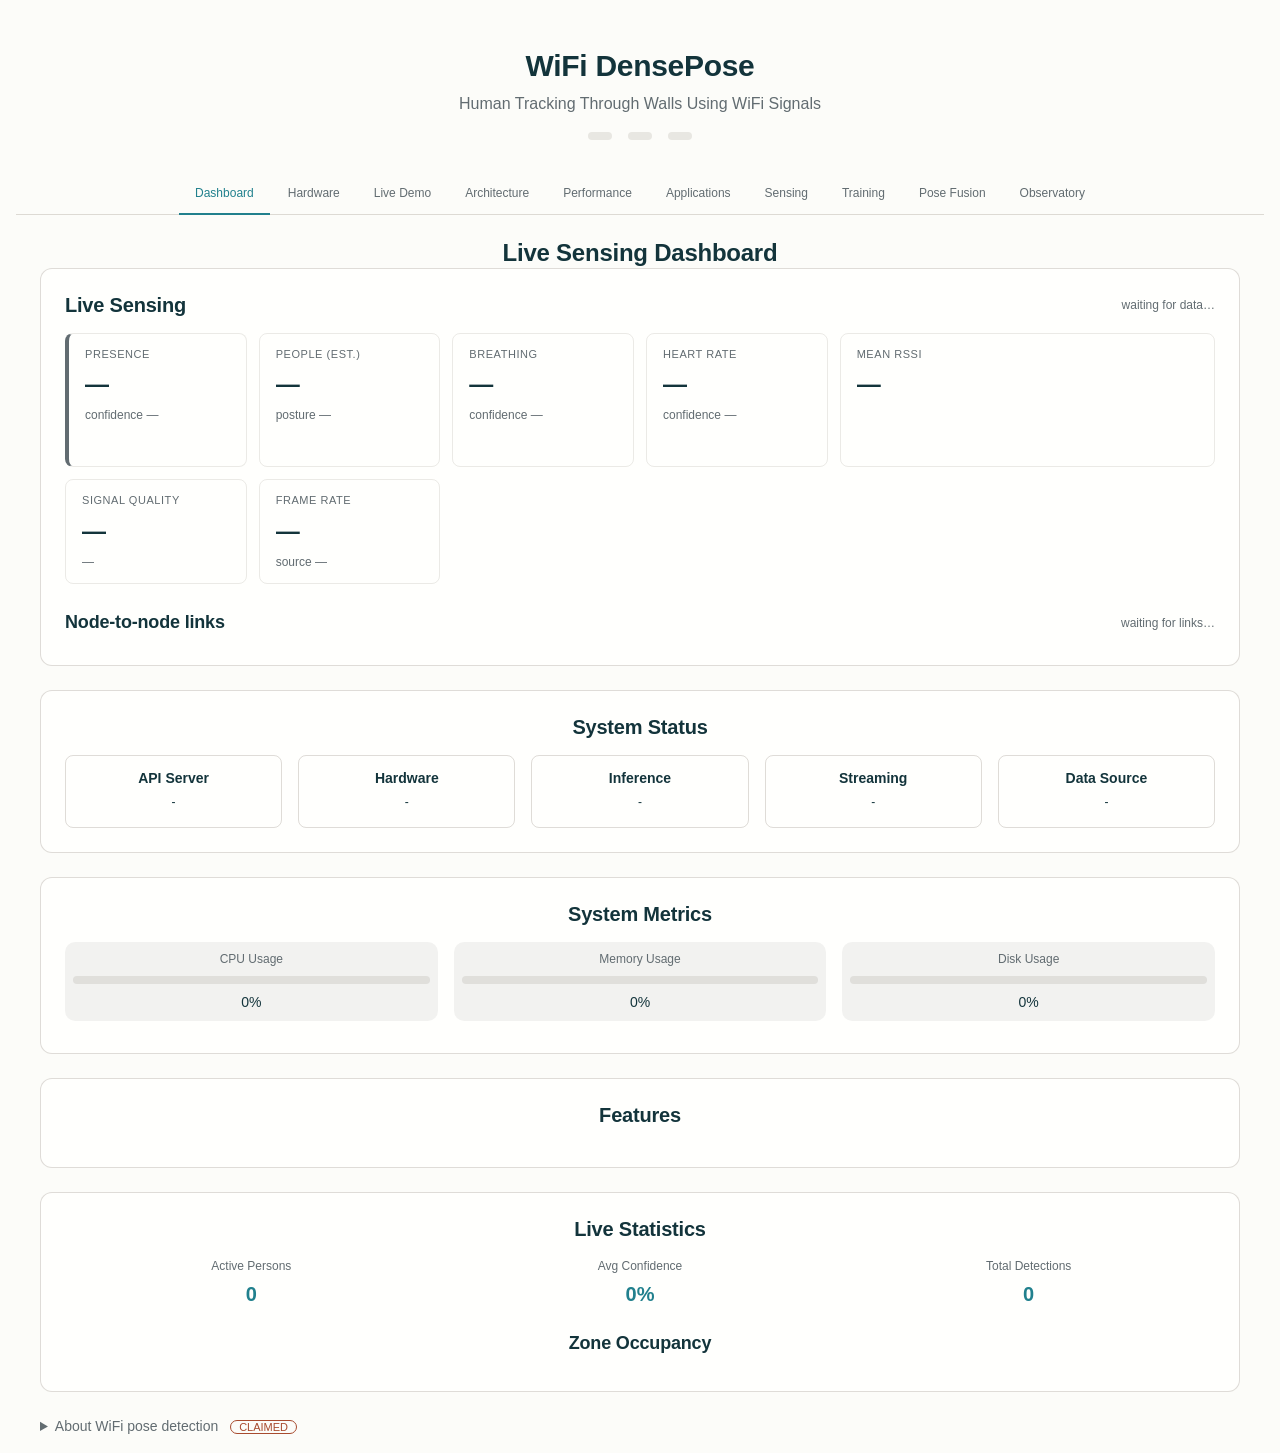
==== commit cbc36e37: "feat(ui): node-to-node link matrix on the dashboard The Live Sensing panel polls GET /api/v1/peer-li" ====
--- a/ui/index.html
+++ b/ui/index.html
@@ -90,6 +90,13 @@
                         </div>
                     </div>
                     <div class="ls-nodes" id="lsNodes"></div>
+                    <div class="ls-links">
+                        <div class="ls-header">
+                            <h4>Node-to-node links</h4>
+                            <span class="ls-freshness" id="lsLinksSummary">waiting for links…</span>
+                        </div>
+                        <table class="ls-link-matrix" id="lsLinkMatrix" aria-label="Peer link activity, transmitter rows by receiver columns"></table>
+                    </div>
                 </div>
 
                 <!-- Error container -->
--- a/ui/style.css
+++ b/ui/style.css
@@ -4343,3 +4343,48 @@
     grid-column: auto;
   }
 }
+
+/* Node-to-node link matrix */
+.ls-links {
+  margin-top: var(--space-16);
+}
+
+.ls-link-matrix {
+  border-collapse: separate;
+  border-spacing: var(--space-4);
+  font-size: var(--font-size-sm);
+  font-variant-numeric: tabular-nums;
+  margin-top: var(--space-8);
+}
+
+.ls-link-matrix th {
+  color: var(--color-text-secondary);
+  font-weight: var(--font-weight-medium);
+  padding: var(--space-4) var(--space-8);
+}
+
+.ls-link-matrix td {
+  min-width: 56px;
+  padding: var(--space-8);
+  text-align: center;
+  border-radius: var(--radius-base);
+  border: 1px solid var(--color-card-border);
+}
+
+.ls-cell-quiet {
+  background: rgba(var(--color-success-rgb), calc(0.06 + var(--level, 0) * 0.3));
+}
+
+.ls-cell-active {
+  background: rgba(var(--color-warning-rgb), calc(0.25 + var(--level, 0) * 0.5));
+  font-weight: var(--font-weight-bold);
+}
+
+.ls-cell-learning {
+  color: var(--color-text-secondary);
+  font-style: italic;
+}
+
+.ls-cell-none {
+  border-style: dashed !important;
+}
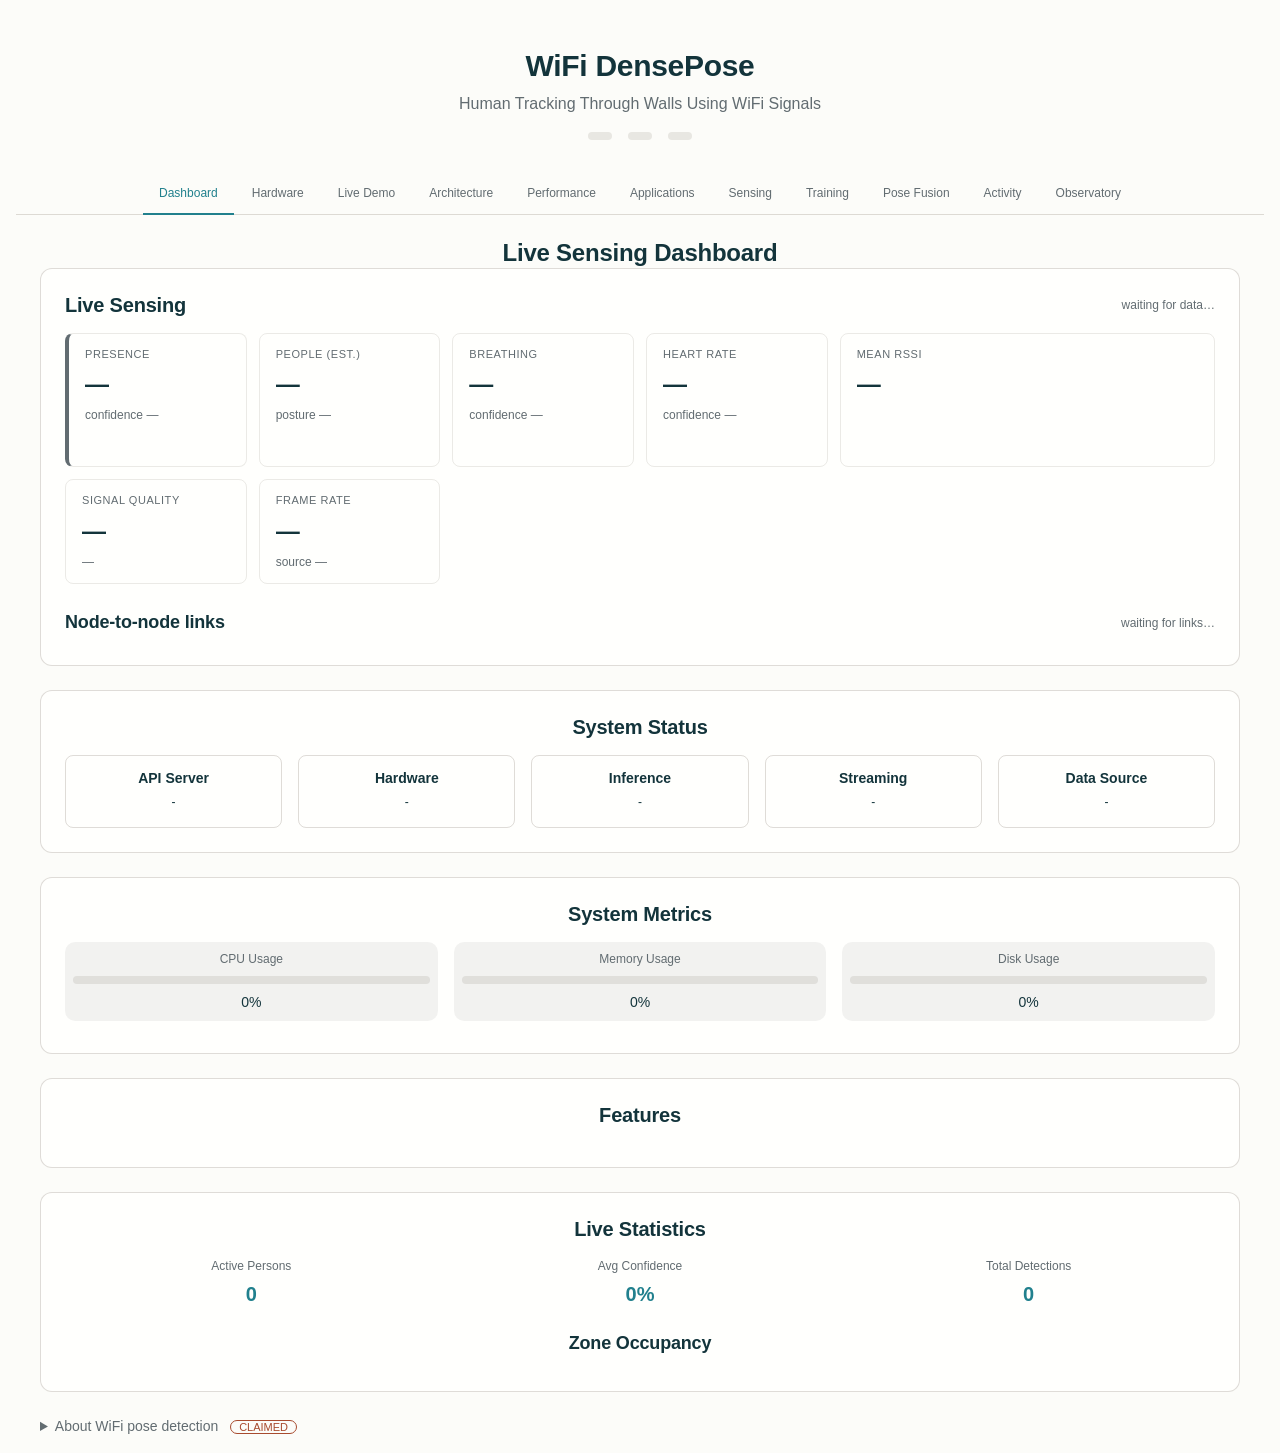
==== commit 7a33661d: "feat(sensing-server): webcam-supervised activity recognition with held-out evaluation Per-link windo" ====
--- a/ui/index.html
+++ b/ui/index.html
@@ -38,6 +38,7 @@
             <button class="nav-tab" data-tab="sensing" role="tab" aria-selected="false" aria-controls="sensing">Sensing</button>
             <button class="nav-tab" data-tab="training" role="tab" aria-selected="false" aria-controls="training">Training</button>
             <a href="pose-fusion.html" class="nav-tab" style="text-decoration:none">Pose Fusion</a>
+            <a href="activity.html" class="nav-tab" style="text-decoration:none">Activity</a>
             <a href="observatory.html" class="nav-tab" style="text-decoration:none">Observatory</a>
         </nav>
 
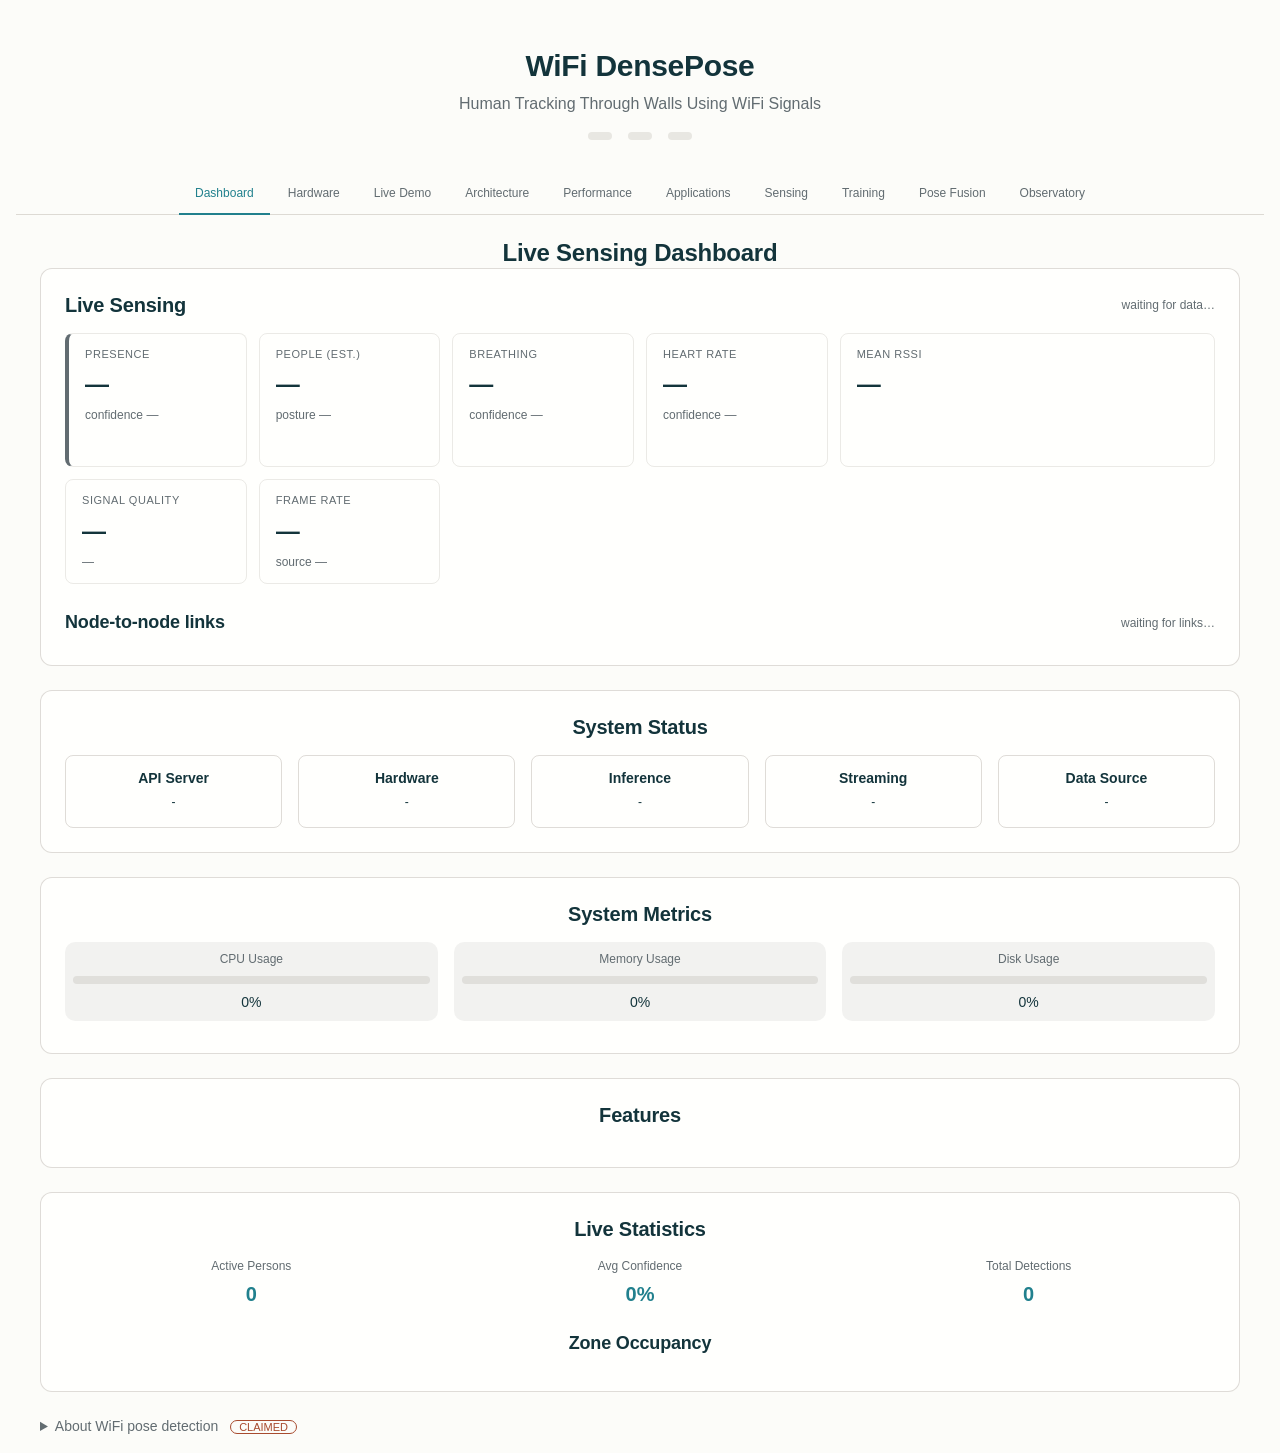
==== commit 56e11939: "Merge pull request #4 from dylmarriner/phase2-peer-links Land phases 0-2 on main: Pi stabilisation, " ====
--- a/ui/index.html
+++ b/ui/index.html
@@ -38,7 +38,6 @@
             <button class="nav-tab" data-tab="sensing" role="tab" aria-selected="false" aria-controls="sensing">Sensing</button>
             <button class="nav-tab" data-tab="training" role="tab" aria-selected="false" aria-controls="training">Training</button>
             <a href="pose-fusion.html" class="nav-tab" style="text-decoration:none">Pose Fusion</a>
-            <a href="activity.html" class="nav-tab" style="text-decoration:none">Activity</a>
             <a href="observatory.html" class="nav-tab" style="text-decoration:none">Observatory</a>
         </nav>
 
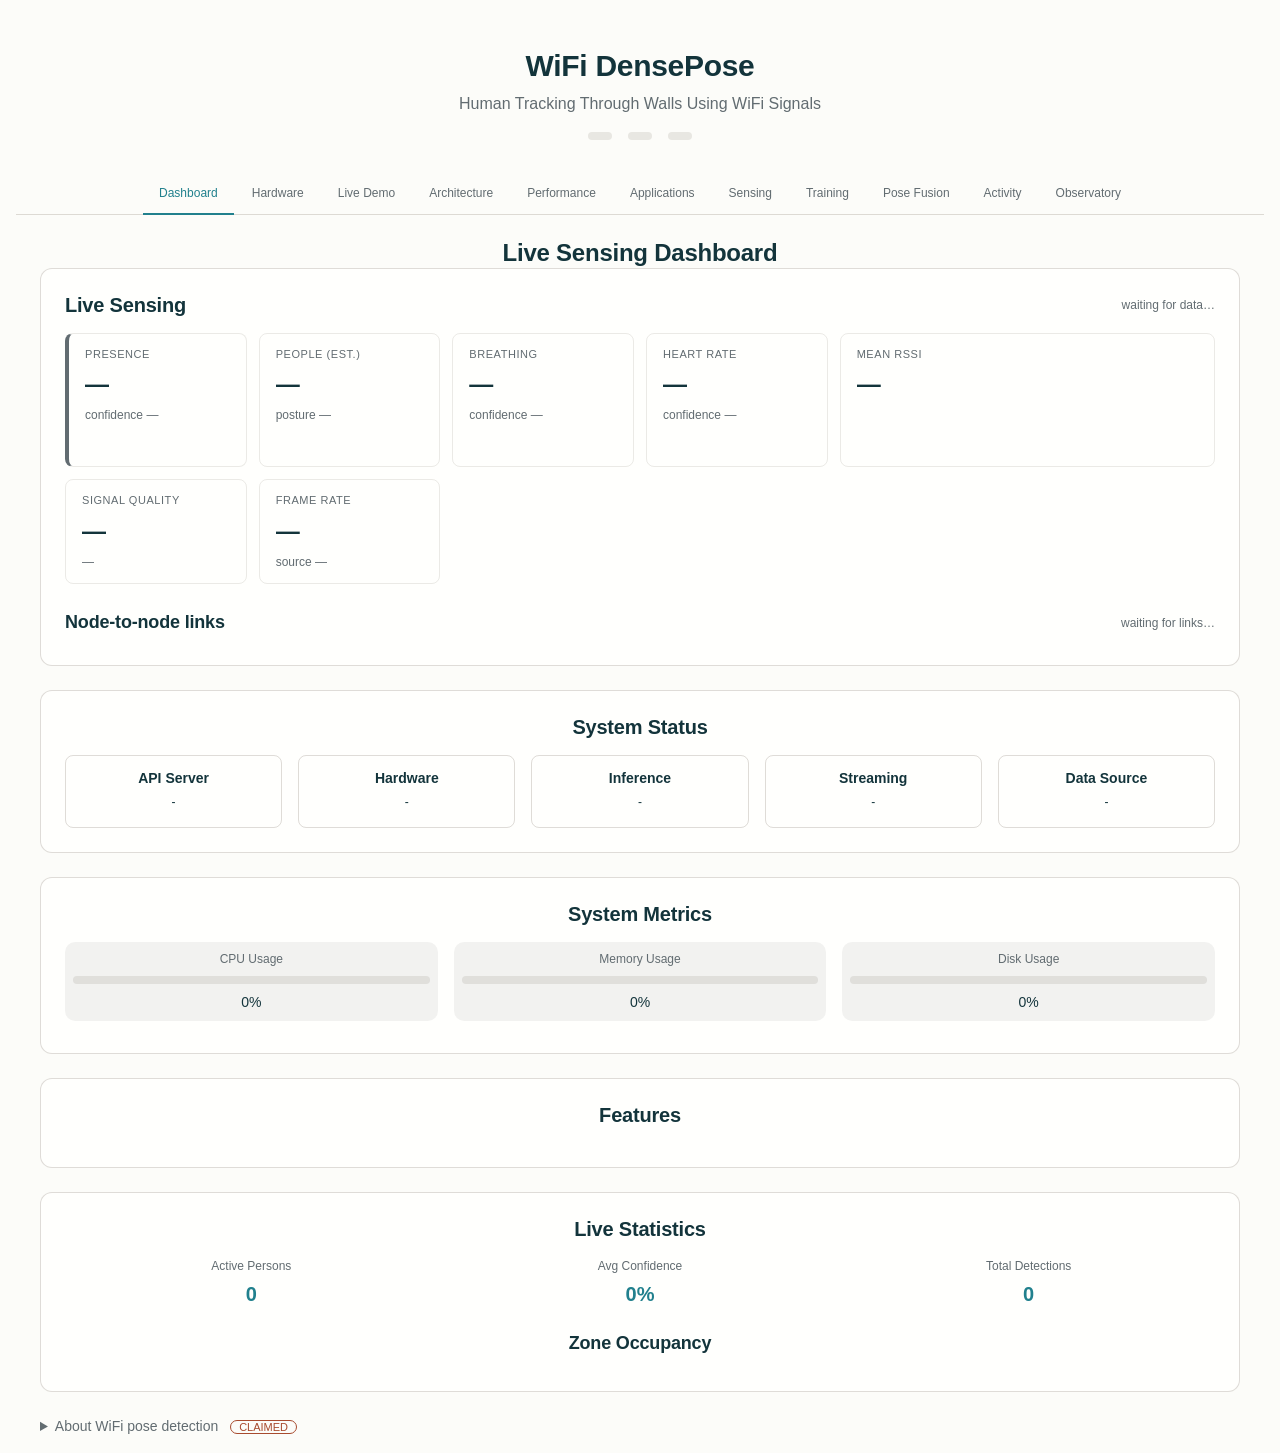
==== commit 8486f23d: "Merge phase3-activity: webcam-supervised activity recognition with held-out evaluation Co-Authored-B" ====
--- a/ui/index.html
+++ b/ui/index.html
@@ -38,6 +38,7 @@
             <button class="nav-tab" data-tab="sensing" role="tab" aria-selected="false" aria-controls="sensing">Sensing</button>
             <button class="nav-tab" data-tab="training" role="tab" aria-selected="false" aria-controls="training">Training</button>
             <a href="pose-fusion.html" class="nav-tab" style="text-decoration:none">Pose Fusion</a>
+            <a href="activity.html" class="nav-tab" style="text-decoration:none">Activity</a>
             <a href="observatory.html" class="nav-tab" style="text-decoration:none">Observatory</a>
         </nav>
 
